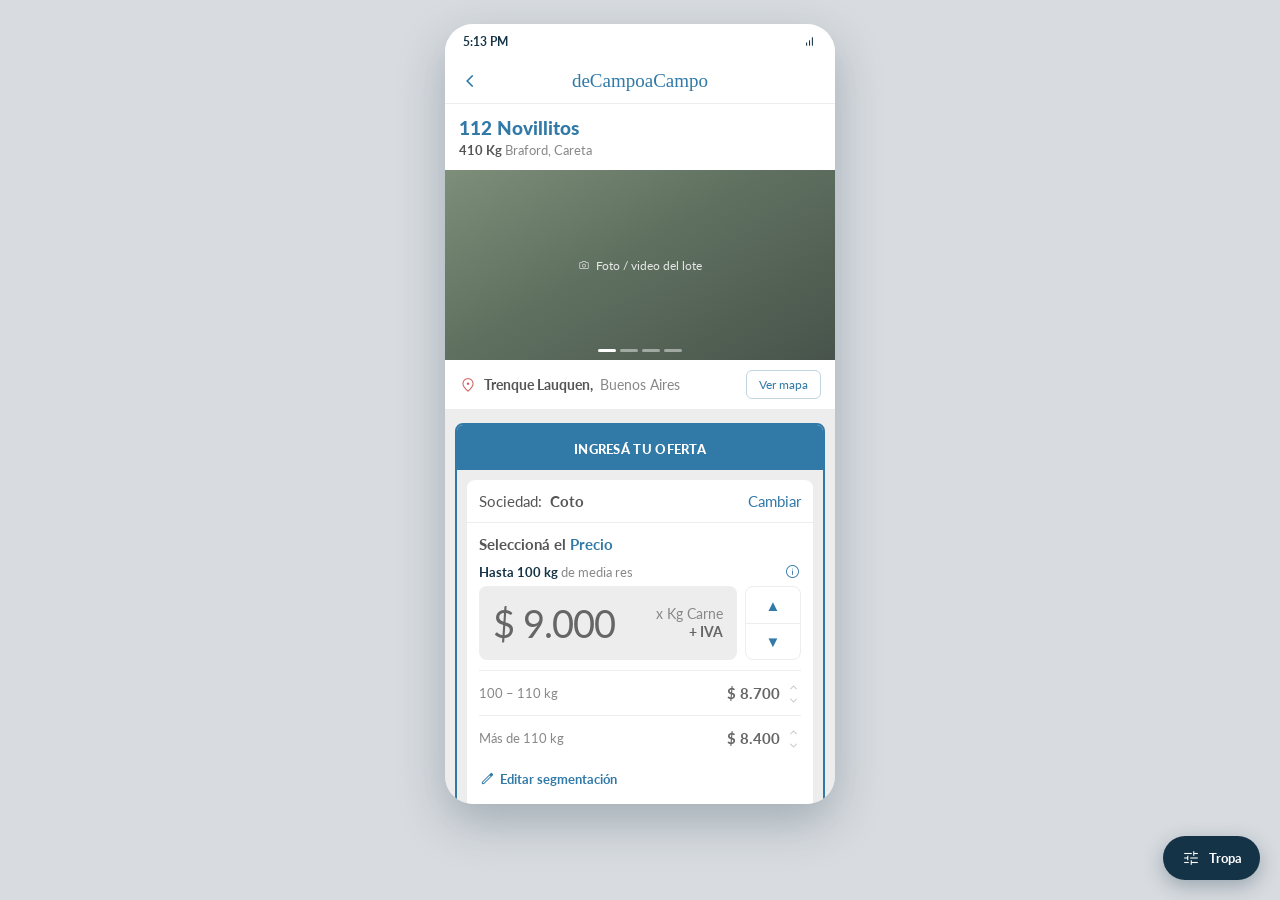
==== compradora/segmentacion-ofertas-faena-app.html @ 0da5093f "Agrego protos de segmentacion oferta faena" ====
<!DOCTYPE html>
<html lang="es">
<head>
<meta charset="utf-8"/>
<meta name="viewport" content="width=device-width,initial-scale=1"/>
<title>Segmentación de Ofertas Faena — Prototipo App</title>
<link rel="preconnect" href="https://fonts.googleapis.com">
<link rel="preconnect" href="https://fonts.gstatic.com" crossorigin>
<link href="https://fonts.googleapis.com/css2?family=Lato:wght@400;700;900&display=swap" rel="stylesheet">
<link href="https://fonts.googleapis.com/css2?family=Material+Symbols+Outlined:opsz,wght,FILL,GRAD@20..48,300,0,0" rel="stylesheet">
<style>
/* ════════════════════════════════════════════════════════════════
   Estructura y estilos calcados del Figma "Respuestas de Ofertas"
   → flujo Confirmar Oferta (Mobile Legacy), relevado 09/09/2026.
   Tokens de color según 04_templates/04_assets/design-system/Design_dCaC.md
   (los valores muestreados del video vienen corridos por la compresión).
   ════════════════════════════════════════════════════════════════ */
:root{
  --brand:#3179A7; --brand-dark:#235677; --brand-light:#EAF2F6; --brand-mid:#BFD5E4;
  --ink:#153346;
  --bg-page:#EDEDED; --bg-l1:#FFFFFF; --bg-l2:#F8F8F8;
  --border-tertiary:#EDEDED; --border-secondary:#C0C0C0;
  --c-primary:#555555; --c-secondary:#666666; --c-tertiary:#888888; --c-disabled:#C0C0C0;
  --green:#55A32A; --green-dark:#48901F; --positive:#54A22B; --positive-bg:#EEF6EA;
  --warning:#B29B0E; --warning-border:#E7E0B4; --warning-text:#4B4106;
  --negative:#D25859; --negative-border:#F8CECE; --negative-text:#612929;
  --info-bg:#F4F8FA; --pin:#D25859;
  --r-sm:8px; --r-xs:4px; --r-btn:6px;
}
*{box-sizing:border-box}
body{margin:0;background:#D8DCE0;font-family:Lato,sans-serif;color:var(--c-primary);display:flex;justify-content:center;padding:24px 0 40px;-webkit-font-smoothing:antialiased}
.ms{font-family:'Material Symbols Outlined';font-weight:300;font-style:normal;line-height:1;vertical-align:middle;user-select:none;display:inline-block;width:1em;overflow:hidden;white-space:nowrap}
.hidden{display:none!important}

.phone{width:390px;background:var(--bg-page);border-radius:28px;overflow:hidden;box-shadow:0 18px 48px rgba(21,51,70,.28);position:relative}
.status{height:34px;background:var(--bg-l1);display:flex;align-items:center;justify-content:space-between;padding:0 18px;font-size:12px;font-weight:700;color:var(--ink)}
.topbar{height:46px;background:var(--bg-l1);display:flex;align-items:center;padding:0 12px;border-bottom:1px solid var(--border-tertiary)}
.topbar .back{font-size:26px;color:var(--brand)}
.topbar .wm{flex:1;text-align:center;font-family:Georgia,'Times New Roman',serif;font-size:19px;color:var(--brand);margin-right:26px}
.scroll{height:700px;overflow-y:auto;background:var(--bg-page)}
.scroll>*{flex:0 0 auto}
.scroll::-webkit-scrollbar{width:0}

/* ── Cabecera del lote ── */
.lote-head{background:var(--bg-l1);padding:12px 14px}
.lote-title{font-size:19px;font-weight:900;color:var(--brand);line-height:24px}
.lote-sub{font-size:13px;color:var(--c-tertiary);margin-top:2px}
.lote-sub b{color:var(--c-primary);font-weight:700}
.media{height:190px;background:linear-gradient(150deg,#7d8f79,#5f7060 45%,#48544b);display:flex;align-items:center;justify-content:center;position:relative}
.media .lbl{color:rgba(255,255,255,.85);font-size:12px;display:flex;align-items:center;gap:6px}
.media .bars{position:absolute;bottom:8px;left:0;right:0;display:flex;justify-content:center;gap:4px}
.media .bars i{width:18px;height:3px;border-radius:2px;background:rgba(255,255,255,.45)}
.media .bars i.on{background:#fff}
.geo{background:var(--bg-l1);display:flex;align-items:center;gap:7px;padding:10px 14px;font-size:14px;color:var(--c-primary)}
.geo .ms{font-size:18px;color:var(--pin)}
.geo b{font-weight:700}
.geo .muted{color:var(--c-tertiary)}
.btn-out{margin-left:auto;border:1px solid var(--brand-mid);border-radius:var(--r-btn);color:var(--brand);font-size:12px;padding:6px 12px;background:var(--bg-l1);cursor:pointer;font-family:Lato}

/* ── Panel de oferta ── */
.offer{margin:14px 10px 0;border:2px solid var(--brand);border-radius:var(--r-sm);background:var(--bg-page)}
.offer-head{background:var(--brand);padding:13px 12px;text-align:center;border-radius:6px 6px 0 0}
.offer-head span{font-size:13px;font-weight:900;color:#fff;text-transform:uppercase;letter-spacing:.3px}
.offer-body{padding:10px;display:flex;flex-direction:column;gap:10px}
.pcard{background:var(--bg-l1);border-radius:var(--r-sm);padding:12px}
.prow{display:flex;align-items:center;gap:8px;font-size:15px;color:var(--c-primary)}
.prow b{font-weight:700}
.prow .link{margin-left:auto;color:var(--brand);font-size:15px;cursor:pointer}
.hr{height:1px;background:var(--border-tertiary);margin:12px -12px}
.sel-label{font-size:15px;font-weight:700;color:var(--c-primary);margin-bottom:10px}
.sel-label em{font-style:normal;color:var(--brand)}
.sec-title{font-size:15px;font-weight:700;color:var(--brand)}

/* Control de precio (calcado del Figma) */
.price-ctl{display:flex;gap:8px;align-items:stretch}
.price-box{flex:1;background:var(--bg-page);border-radius:var(--r-sm);padding:10px 14px;display:flex;align-items:center;gap:10px;min-height:74px}
.price-big{font-size:38px;line-height:46px;font-weight:400;color:var(--c-secondary);white-space:nowrap;letter-spacing:-1px}
.price-suffix{font-size:14px;line-height:18px;color:var(--c-tertiary);margin-left:auto;text-align:right;white-space:nowrap}
.price-suffix b{display:block;color:var(--c-secondary);font-weight:700}
.stepbox{width:56px;border:1px solid var(--border-tertiary);border-radius:var(--r-sm);display:flex;flex-direction:column;background:var(--bg-l1)}
.stepbox span{flex:1;display:flex;align-items:center;justify-content:center;color:var(--brand);font-size:15px;cursor:pointer;user-select:none}
.stepbox span:first-child{border-bottom:1px solid var(--border-tertiary)}
.stepbox span:hover{background:var(--brand-light)}

/* Segmentos secundarios */
.seg-list{margin-top:10px;border-top:1px solid var(--border-tertiary)}
.seg-row{display:flex;align-items:center;justify-content:space-between;gap:10px;padding:9px 0;border-bottom:1px solid var(--border-tertiary)}
.seg-row:last-child{border-bottom:none}
.seg-row .range{font-size:13px;color:var(--c-tertiary)}
.seg-row .price{font-size:15px;font-weight:700;color:var(--c-secondary)}
.price-wrap{display:flex;align-items:center;gap:6px}
.steppers-sm{display:flex;flex-direction:column;color:var(--c-disabled)}
.steppers-sm .ms{font-size:15px;height:13px;cursor:pointer}
.steppers-sm .ms:hover{color:var(--brand)}

/* Rango del segmento principal + hint */
.range-line{display:flex;align-items:center;gap:6px;margin-bottom:6px;position:relative}
.range-line .range{font-size:13px;font-weight:700;color:var(--ink)}
.range-line .range .est{font-weight:400;color:var(--c-tertiary)}
.hint{margin-left:auto;display:inline-flex;align-items:center;cursor:help}
.hint>.ms{font-size:17px;color:var(--brand)}
.hint .bubble{position:absolute;left:0;right:0;top:calc(100% + 6px);background:var(--ink);color:#E7F0F6;font-size:11px;line-height:16px;font-weight:400;padding:10px 12px;border-radius:var(--r-sm);box-shadow:0 8px 24px rgba(21,51,70,.28);opacity:0;visibility:hidden;transition:opacity .12s;z-index:20}
.hint .bubble b{color:#fff}
.hint .bubble::before{content:'';position:absolute;right:6px;top:-5px;width:10px;height:10px;background:var(--ink);transform:rotate(45deg)}
.hint:hover .bubble,.hint.on .bubble{opacity:1;visibility:visible}

/* Selector de categoría (tropas mixtas de mismo eje) */
.tabs{display:flex;background:var(--bg-page);border-radius:var(--r-sm);padding:4px;gap:2px;margin-bottom:10px}
.tab{flex:1;text-align:center;padding:7px 0;border-radius:var(--r-xs);font-size:12px;font-weight:700;color:var(--c-tertiary);cursor:pointer;white-space:nowrap;overflow:hidden}
.tab.active{background:var(--brand-light);color:var(--brand-dark)}

.edit-link{display:inline-flex;align-items:center;gap:4px;color:var(--brand);font-size:13px;font-weight:700;cursor:pointer;margin-top:10px}
.edit-link .ms{font-size:17px}

/* Chips de plazo */
.chips{display:grid;grid-template-columns:repeat(5,1fr);gap:5px}
.chip{border:1px solid var(--border-tertiary);border-radius:var(--r-sm);padding:8px 0 7px;text-align:center;cursor:pointer;min-height:56px;display:flex;flex-direction:column;align-items:center;justify-content:center;gap:5px}
.chip .ms{font-size:22px;color:var(--c-disabled)}
.chip .cl{font-size:10px;color:var(--c-disabled);line-height:12px}
.chip.selected{border-color:var(--brand);background:var(--bg-l1)}
.chip.selected .ms,.chip.selected .cl{color:var(--brand)}

/* Flete */
.flete{display:grid;grid-template-columns:1fr 1fr;gap:8px}
.fl{border:1px solid var(--border-tertiary);border-radius:var(--r-sm);padding:11px 6px;display:flex;align-items:center;justify-content:center;gap:6px;font-size:12px;color:var(--c-disabled);cursor:pointer;white-space:nowrap}
.fl .ms{font-size:19px}
.fl.selected{border-color:var(--brand);color:var(--brand);font-weight:700}
.flete-geo{display:flex;align-items:center;gap:6px;margin-top:10px;font-size:13px;color:var(--c-secondary)}
.flete-geo .ms{font-size:16px;color:var(--pin)}

/* Gastos y restricciones */
.big-pct{font-size:26px;font-weight:900;color:var(--c-secondary);margin-top:6px}
.big-pct small{font-size:15px;font-weight:400}
.stats3{display:grid;grid-template-columns:repeat(3,1fr);margin-top:10px}
.st{display:flex;align-items:baseline;gap:6px;justify-content:center;position:relative}
.st+.st::before{content:'';position:absolute;left:0;top:2px;bottom:2px;width:1px;background:var(--border-tertiary)}
.st .n{font-size:22px;font-weight:900;color:var(--c-secondary)}
.st .u{font-size:11px;line-height:13px;color:var(--c-disabled)}
.pesada{display:flex;justify-content:space-between;gap:10px;margin-top:10px;padding-top:9px;border-top:1px solid var(--border-tertiary);font-size:12px;color:var(--c-tertiary)}
.pesada b{color:var(--c-secondary)}

.add-link{color:var(--brand);font-size:14px;cursor:pointer;padding:2px 2px 0}
.btn-send{background:var(--green);color:#fff;border:none;border-radius:var(--r-btn);font-family:Lato;font-size:19px;font-weight:700;height:52px;width:100%;cursor:pointer}
.btn-send:hover{background:var(--green-dark)}
.estimador{background:var(--bg-l1);border-radius:var(--r-sm);padding:13px;display:flex;align-items:center;justify-content:center;gap:8px;color:var(--brand);font-size:16px;font-weight:700;cursor:pointer}
.estimador .ms{font-size:20px}
.chev{width:44px;height:26px;background:var(--bg-l1);border-radius:0 0 var(--r-sm) var(--r-sm);margin:0 auto;display:flex;align-items:center;justify-content:center;color:var(--brand)}

/* Bloques bajo el panel */
.blk{margin:16px 10px 0}
.blk-title{font-size:17px;color:var(--c-secondary);margin-bottom:10px}
.op{display:flex;align-items:center;gap:10px;padding:0 4px}
.op .pic{width:46px;height:46px;border-radius:999px;background:var(--brand-mid);flex-shrink:0}
.op .n{font-size:15px;color:var(--c-secondary);flex:1;white-space:nowrap}
.op .a{display:flex;align-items:center;gap:5px;font-size:13px;font-weight:700;cursor:pointer;white-space:nowrap}
.op .a.tel{color:var(--brand)}
.op .a.wa{color:var(--green)}
.op .a .ms{font-size:20px}
.card{background:var(--bg-l1);border-radius:var(--r-sm);padding:14px}
.card-h{display:flex;align-items:center;gap:10px;padding-bottom:12px;border-bottom:1px solid var(--border-tertiary)}
.card-h .t{font-size:16px;color:var(--brand);white-space:nowrap}
.pill{margin-left:auto;border:1px solid var(--brand-mid);border-radius:var(--r-btn);color:var(--brand);font-size:12px;font-weight:700;padding:7px 10px;display:flex;align-items:center;gap:6px;cursor:pointer;background:var(--bg-l1);white-space:nowrap}
.pill .ms{font-size:17px}
.tri{display:grid;grid-template-columns:repeat(3,1fr);padding:12px 0}
.tri .c{text-align:center;position:relative}
.tri .c+.c::before{content:'';position:absolute;left:0;top:0;bottom:0;width:1px;background:var(--border-tertiary)}
.tri .k{font-size:13px;color:var(--c-tertiary)}
.tri .v{font-size:22px;font-weight:900;color:var(--brand);margin:3px 0 1px}
.tri .v.g{color:var(--positive)}
.tri .s{font-size:11px;color:var(--brand)}
.tri .s.g{color:var(--positive)}
.tri .ck{font-size:26px;color:var(--brand)}
.nutri{display:flex;justify-content:space-between;gap:10px;padding-top:12px;border-top:1px solid var(--border-tertiary);font-size:13px;color:var(--c-tertiary)}
.nutri .l b{display:block;color:var(--brand);font-size:14px;margin-top:2px}
.nutri .r{text-align:right}
.nutri .r b{color:var(--c-primary)}
.nutri .tags{margin-top:3px;color:var(--c-disabled);font-size:12px;display:flex;gap:10px;justify-content:flex-end}
.quad{display:grid;grid-template-columns:repeat(4,1fr);padding-top:12px;gap:2px}
.quad .c{position:relative;padding:0 6px}
.quad .c+.c::before{content:'';position:absolute;left:0;top:2px;bottom:2px;width:1px;background:var(--border-tertiary)}
.quad .k{font-size:12px;color:var(--c-tertiary)}
.quad .v{font-size:15px;font-weight:900;color:var(--c-primary);margin-top:2px;line-height:19px}
.quad .s{font-size:11px;color:var(--c-tertiary)}
.vend{display:flex;align-items:center;gap:12px;padding:4px}
.vend .av{font-size:38px;color:var(--c-disabled)}
.vend .c{flex:1;position:relative;padding-left:12px}
.vend .c+.c::before{content:'';position:absolute;left:0;top:2px;bottom:2px;width:1px;background:var(--border-tertiary)}
.vend .v{font-size:19px;font-weight:900;color:var(--c-primary)}
.vend .k{font-size:13px;color:var(--c-secondary)}
.vend .s{font-size:12px;color:var(--c-tertiary)}
.prot{display:flex;gap:12px;align-items:flex-start;padding:4px}
.prot .ic{width:34px;height:34px;border-radius:999px;background:var(--positive-bg);color:var(--positive);display:flex;align-items:center;justify-content:center;flex-shrink:0}
.prot .tx{font-size:12px;line-height:17px;color:var(--c-tertiary)}
.footnav{display:grid;grid-template-columns:1fr 1fr;gap:10px;margin:16px 10px 24px}
.footnav div{border:1px solid var(--brand-mid);border-radius:var(--r-btn);background:var(--bg-l1);color:var(--brand);font-size:13px;padding:10px 0;text-align:center;cursor:pointer}

/* Alertas */
.alert{display:flex;gap:8px;border-radius:var(--r-sm);padding:10px 12px;border:1px solid}
.alert .ms{font-size:18px;flex-shrink:0;margin-top:1px}
.alert-title{font-size:12px;font-weight:700;line-height:16px}
.alert-body{font-size:11px;line-height:16px;margin-top:2px}
.alert.info{background:var(--info-bg);border-color:var(--brand-mid);color:var(--ink)}
.alert.info .ms{color:var(--brand)}
.alert.warn{background:#FDFCF9;border-color:var(--warning-border);color:var(--warning-text)}
.alert.warn .ms{color:var(--warning)}

/* Oferta baja */
.baja-banner{background:var(--negative);color:#fff;border-radius:var(--r-sm) var(--r-sm) 0 0;padding:10px 12px;display:flex;align-items:center;gap:6px}
.baja-banner .t{font-size:12px;font-weight:900;text-transform:uppercase}
.baja-body{border:1px solid var(--negative-border);border-top:none;border-radius:0 0 var(--r-sm) var(--r-sm);padding:14px 12px;background:#FEF7F7}
.tip{display:flex;gap:8px;background:#fff;border:1px solid var(--warning-border);border-radius:var(--r-sm);padding:10px;font-size:12px;line-height:17px;color:var(--warning-text);margin-top:10px}
.tip .ms{color:var(--warning);font-size:18px;flex-shrink:0}
.rd{background:#fff;border:1px solid var(--border-tertiary);border-radius:var(--r-sm);margin-top:12px}
.rd .seg-row{padding:9px 12px;border-bottom:1px solid var(--border-tertiary)}
.rd .seg-row:last-child{border-bottom:none}
.hist{background:var(--bg-l1);border-radius:var(--r-sm);padding:14px 12px}
.hist-h{font-size:12px;font-weight:900;color:var(--c-tertiary);text-transform:uppercase;letter-spacing:.5px;margin-bottom:8px}
.hist-row{display:flex;justify-content:space-between;font-size:13px;padding:4px 0}
.hist-row .v{font-weight:700;color:var(--c-primary)}
/* ── Respuesta del hub: Oferta Baja / Oferta Competitiva ──
   Copys y estructura según feedback de negocio del 09/09/2026:
   baja sin fecha y sin importe sugerido; competitiva con la prioridad
   fusionada con la fecha en el título y el stepper resuelto como texto. */
.resp{border-radius:var(--r-sm);overflow:hidden;border:2px solid}
.resp.baja{border-color:#9B3A3B}
.resp.comp{border-color:#3C731F}
.resp-head{padding:12px;text-align:center}
.resp.baja .resp-head{background:#9B3A3B}
.resp.comp .resp-head{background:#3C731F}
.resp-head span{color:#fff;font-weight:900;text-transform:uppercase;letter-spacing:.4px}
.resp-body{background:var(--bg-l1);padding:16px}
.resp-h{text-align:center;font-weight:700;color:var(--c-primary)}
.resp-h b{font-weight:900}
.resp.baja .resp-h b{color:#9B3A3B}
.resp.comp .resp-h b{color:#3C731F}
.resp-h .mut{font-weight:400;color:var(--c-tertiary)}
.resp-p{text-align:center;color:var(--c-tertiary);margin-top:8px}
.resp-p b{color:var(--c-secondary);font-weight:700}
.resp-div{height:1px;background:var(--border-tertiary);margin:16px 0}
.resp-k{font-size:13px;color:var(--c-tertiary);margin-bottom:6px}
.resp-meta{margin-top:14px}
.resp-meta .r{display:flex;justify-content:space-between;gap:12px;padding:7px 0;border-bottom:1px solid var(--border-tertiary);font-size:13px;color:var(--c-tertiary)}
.resp-meta .r:last-child{border-bottom:none}
.resp-meta .r b{color:var(--c-primary);font-weight:700;text-align:right}

/* Bottom sheets */
.sheet-ov{position:absolute;inset:0;background:rgba(21,51,70,.45);display:none;align-items:flex-end;z-index:50}
.sheet-ov.open{display:flex}
.sheet{background:var(--bg-l1);border-radius:16px 16px 0 0;width:100%;max-height:84%;overflow:auto;padding:8px 16px 20px}
.grabber{width:40px;height:4px;border-radius:999px;background:var(--border-secondary);margin:6px auto 12px}
.sheet-title{font-size:17px;font-weight:900;color:var(--ink)}
.sheet-sub{font-size:12px;line-height:17px;color:var(--c-tertiary);margin-top:2px;margin-bottom:12px}
.edit-hdr{display:grid;grid-template-columns:1fr 76px 76px 18px;gap:6px;padding-bottom:6px;border-bottom:1px solid var(--border-tertiary)}
.edit-hdr span{font-size:9px;font-weight:700;text-transform:uppercase;letter-spacing:.3px;color:var(--c-tertiary);text-align:right}
.edit-hdr span:first-child{text-align:left}
.edit-row{display:flex;align-items:center;justify-content:space-between;gap:10px;padding:10px 0;border-bottom:1px solid var(--border-tertiary)}
.edit-row.multi{display:grid;grid-template-columns:1fr 76px 76px 18px;gap:6px;align-items:center}
.edit-row .rf{font-size:12px;color:var(--c-secondary)}
.range-input{font-family:Lato;font-size:12px;width:52px;padding:6px;border:1px solid var(--border-tertiary);border-radius:var(--r-xs)}
.range-input.wide{width:80px}
.price-input{font-family:Lato;font-size:13px;font-weight:700;width:76px;padding:6px;border:1px solid var(--border-tertiary);border-radius:var(--r-xs);text-align:right}
.edit-price{display:flex;align-items:center;gap:8px}
.edit-price .del{font-size:17px;color:var(--c-disabled);cursor:pointer}
.add-seg{display:inline-flex;align-items:center;gap:6px;color:var(--brand);font-size:12px;font-weight:700;cursor:pointer;padding-top:12px}
.add-seg .ms{font-size:17px}
.sheet-foot{display:flex;gap:8px;margin-top:16px}
.btn{border:none;border-radius:var(--r-btn);font-family:Lato;font-size:14px;font-weight:700;height:42px;width:100%;cursor:pointer}
.btn-primary{background:var(--brand);color:#fff}
.btn-green{background:var(--green);color:#fff}
.btn-ghost{background:transparent;color:var(--brand);border:1px solid var(--brand-mid)}
.modal-row{display:flex;justify-content:space-between;gap:12px;padding:9px 0;border-bottom:1px solid var(--border-tertiary)}
.modal-row:last-child{border-bottom:none}
.modal-row .k{font-size:12px;color:var(--c-tertiary)}
.modal-row .v{font-size:12px;font-weight:700;color:var(--c-primary);text-align:right}
.seg-hdr{display:grid;grid-template-columns:1fr 76px 76px;gap:6px;padding:6px 12px;background:var(--bg-l2);border-bottom:1px solid var(--border-tertiary);border-radius:var(--r-sm) var(--r-sm) 0 0}
.seg-hdr span{font-size:9px;font-weight:700;text-transform:uppercase;letter-spacing:.3px;color:var(--c-tertiary);text-align:right}
.seg-hdr span:first-child{text-align:left}
.rd .seg-row.multi{display:grid;grid-template-columns:1fr 76px 76px;gap:6px;align-items:center}
.rd .seg-row.multi .cell{text-align:right}
.ok-icon{width:52px;height:52px;border-radius:999px;background:var(--positive-bg);color:var(--positive);display:flex;align-items:center;justify-content:center;margin:0 auto 10px}
.ok-icon .ms{font-size:30px}

/* Widget de tropas */
.cw{position:fixed;right:20px;bottom:20px;z-index:200}
.cw-fab{background:var(--ink);color:#fff;border-radius:999px;padding:12px 18px;display:flex;align-items:center;gap:8px;font-size:13px;font-weight:700;cursor:pointer;box-shadow:0 6px 20px rgba(21,51,70,.32)}
.cw-fab .ms{font-size:20px}
.cw-panel{display:none;background:var(--ink);border-radius:12px;padding:8px;margin-bottom:8px;width:308px;max-height:76vh;overflow:auto;box-shadow:0 10px 32px rgba(21,51,70,.36)}
.cw.open .cw-panel{display:block}
.cw-t{color:#8FB4CC;font-size:10px;font-weight:700;text-transform:uppercase;letter-spacing:.5px;padding:10px 10px 6px}
.cw-item{color:#DCE8F0;font-size:13px;line-height:18px;padding:9px 10px;border-radius:var(--r-sm);cursor:pointer;display:flex;gap:8px;align-items:flex-start}
.cw-item:hover{background:rgba(255,255,255,.08)}
.cw-item.active{background:var(--brand);color:#fff;font-weight:700}
.cw-item .ms{font-size:18px;opacity:.7;margin-top:1px}
.cw-item small{display:block;font-size:11px;font-weight:400;opacity:.75;margin-top:1px}
.cw-sep{height:1px;background:rgba(255,255,255,.1);margin:8px 6px}
</style>
</head>
<body>

<div class="phone">
  <div class="status"><span>5:13 PM</span><span class="ms" style="font-size:15px">signal_cellular_alt</span></div>
  <div class="topbar"><span class="ms back">chevron_left</span><span class="wm">deCampoaCampo</span></div>

  <div class="scroll" id="scroll">

    <!-- Cabecera del lote -->
    <div class="lote-head">
      <div class="lote-title" id="l-title"></div>
      <div class="lote-sub" id="l-sub"></div>
    </div>
    <div class="media"><div class="lbl"><span class="ms">photo_camera</span>Foto / video del lote</div>
      <div class="bars"><i class="on"></i><i></i><i></i><i></i></div></div>
    <div class="geo"><span class="ms">location_on</span><b id="l-ubic"></b><span class="muted" id="l-prov"></span>
      <button class="btn-out">Ver mapa</button></div>

    <!-- Oferta baja -->
    <!-- Respuesta del hub -->
    <div id="blk-resp" class="hidden" style="margin:14px 10px 0">
      <div class="resp" id="resp-card">
        <div class="resp-head"><span id="resp-title" style="font-size:13px"></span></div>
        <div class="resp-body" style="padding:14px 12px">
          <div class="resp-h" id="resp-h" style="font-size:15px;line-height:21px"></div>
          <div class="resp-p" id="resp-p" style="font-size:13px;line-height:19px"></div>
          <div class="resp-div"></div>
          <div class="resp-k">Precio ofertado</div>
          <div class="rd" id="seg-resp" style="margin-top:0"></div>
          <div class="resp-meta" id="resp-meta"></div>
          <div id="resp-cta" style="margin-top:14px"></div>
        </div>
      </div>
    </div>

    <!-- ═══ PANEL DE OFERTA (calcado del Figma) ═══ -->
    <div class="offer" id="blk-offer">
      <div class="offer-head"><span>Ingresá tu oferta</span></div>
      <div class="offer-body">

        <div id="f-aviso"></div>

        <!-- Sociedad + Precio -->
        <div class="pcard">
          <div class="prow">Sociedad: <b id="f-soc-name"></b><span class="link" onclick="openSheet('ov-soc')">Cambiar</span></div>
          <div class="hr"></div>
          <div class="sel-label">Seleccioná el <em>Precio</em></div>

          <div class="tabs hidden" id="f-tabs"></div>

          <!-- segmento principal -->
          <div id="f-principal"></div>
          <!-- segmentos secundarios -->
          <div class="seg-list" id="f-table"></div>
          <span class="edit-link hidden" id="f-edit" onclick="openEdit()"><span class="ms">edit</span>Editar segmentación</span>
          <div id="f-nota" style="margin-top:10px"></div>
        </div>

        <!-- Plazo -->
        <div class="pcard">
          <div class="sel-label">Seleccioná el <em>Plazo</em></div>
          <div class="chips" id="f-chips">
            <div class="chip selected" onclick="pickPlazo(this,'Contado')"><span class="ms">paid</span><span class="cl">Contado</span></div>
            <div class="chip" onclick="pickPlazo(this,'30 días')"><span class="ms">calendar_month</span><span class="cl">30 días</span></div>
            <div class="chip" onclick="pickPlazo(this,'30 y 60')"><span class="ms">calendar_month</span><span class="cl">30 y 60</span></div>
            <div class="chip" onclick="pickPlazo(this,'60 días')"><span class="ms">calendar_month</span><span class="cl">60 días</span></div>
            <div class="chip" onclick="pickPlazo(this,'Otro')"><span class="ms">more_horiz</span><span class="cl">Otro</span></div>
          </div>
        </div>

        <!-- Flete -->
        <div class="pcard">
          <div class="sel-label">Seleccioná el <em>Flete</em></div>
          <div class="flete">
            <div class="fl selected" onclick="pickFlete(this)"><span class="ms">local_shipping</span>a Retirar en Origen</div>
            <div class="fl" onclick="pickFlete(this)"><span class="ms">local_shipping</span>Puesto en Destino</div>
          </div>
          <div class="flete-geo"><span class="ms">location_on</span><span id="f-geo"></span></div>
        </div>

        <!-- Gastos comerciales -->
        <div class="pcard">
          <div class="sec-title">Gastos Comerciales</div>
          <div class="big-pct">3<small>%</small></div>
        </div>

        <!-- Restricciones -->
        <div class="pcard">
          <div class="sec-title">Restricciones y Procedimiento de Pesada</div>
          <div class="stats3">
            <div class="st"><span class="n">5</span><span class="u">Tabla de<br>$ / Kg</span></div>
            <div class="st"><span class="n" id="r-desde">360</span><span class="u">Desde<br>Kg</span></div>
            <div class="st"><span class="n" id="r-tope">370</span><span class="u">Tope<br>Kg</span></div>
          </div>
          <div class="pesada"><span>Balanza: <b>SR arriba del camion (20Km)</b></span><span>Desbaste:<b>4%</b></span></div>
        </div>

        <span class="add-link">+ Agregar aclaración</span>

        <button class="btn-send" onclick="openConfirm()">Enviar Oferta</button>

        <div>
          <div class="estimador"><span class="ms">calculate</span>Estimador de Costos</div>
          <div class="chev"><span class="ms">expand_more</span></div>
        </div>
      </div>
    </div>

    <!-- Operador -->
    <div class="blk">
      <div class="blk-title">Consulte al Operador</div>
      <div class="op"><span class="pic"></span><span class="n">Ramona Wyman</span>
        <span class="a tel"><span class="ms">call</span>Llamar</span>
        <span class="a wa"><span class="ms">chat</span>WhatsApp</span></div>
    </div>

    <!-- Informe de la tropa -->
    <div class="blk"><div class="card">
      <div class="card-h"><span class="t">Informe de la tropa</span><span class="pill"><span class="ms">share</span>Compartir</span></div>
      <div class="tri">
        <div class="c"><div class="k">Edad</div><div class="v">18</div><div class="s">meses</div></div>
        <div class="c"><div class="k">Calidad</div><div class="v g">8,5</div><div class="s g">sobre 10 pts</div></div>
        <div class="c"><div class="k">Ma. Líquida</div><div class="ck ms">check</div></div>
      </div>
      <div class="nutri">
        <div class="l">Tto. Nutricional<b>Praderas y/o Verdeos</b></div>
        <div class="r">Zona <b>Limpia</b><div class="tags"><span>✕ Garrapata</span><span>✕ Mio-Mio</span></div></div>
      </div>
    </div></div>

    <!-- Informe de revisación -->
    <div class="blk"><div class="card">
      <div class="card-h"><span class="t">Informe de Revisación</span><span class="pill">Segmentación de Tropa</span></div>
      <div class="quad">
        <div class="c"><div class="k">Est. Corporal</div><div class="v">4</div><div class="s">sobre 5 pts</div></div>
        <div class="c"><div class="k">Descarte</div><div class="v">0</div><div class="s">animales</div></div>
        <div class="c"><div class="k">Sanidad</div><div class="v">Muy buena</div></div>
        <div class="c"><div class="k">Uniformidad</div><div class="v">Parejo</div><div class="s">350 Kgs aprox</div></div>
      </div>
    </div></div>

    <!-- Vendedor -->
    <div class="blk">
      <div class="blk-title">Información del Vendedor</div>
      <div class="vend">
        <span class="ms av">account_circle</span>
        <div class="c"><div class="v">100</div><div class="k">Cabezas</div><div class="s">comercializadas</div></div>
        <div class="c"><div class="v">3</div><div class="k">Operaciones</div><div class="s">concretadas</div></div>
        <div class="c"><div class="v">1</div><div class="k">año</div><div class="s">operando</div></div>
      </div>
    </div>

    <!-- Compra protegida -->
    <div class="blk">
      <div class="blk-title">Compra Protegida</div>
      <div class="prot"><span class="ic"><span class="ms">lock</span></span>
        <span class="tx">Pedro Genta y CIA S.A audita esta operación, a su vez liquida y es responsable en el cumplimiento entre partes.</span></div>
    </div>

    <div class="footnav"><div>‹ Volver al listado</div><div>^ Volver al principio</div></div>

  </div><!-- /scroll -->

  <!-- Sheets -->
  <div class="sheet-ov" id="ov-soc"><div class="sheet">
    <div class="grabber"></div><div class="sheet-title">Sociedad operadora</div>
    <div class="sheet-sub">Elegí con qué sociedad querés ofertar.</div>
    <div id="soc-list"></div>
  </div></div>

  <div class="sheet-ov" id="ov-edit"><div class="sheet">
    <div class="grabber"></div><div class="sheet-title">Editar segmentación</div>
    <div class="sheet-sub" id="edit-sub"></div><div id="edit-body"></div>
    <div class="sheet-foot"><button class="btn btn-ghost" onclick="closeSheet('ov-edit')">Cancelar</button>
      <button class="btn btn-primary" onclick="saveEdit()">Guardar</button></div>
  </div></div>

  <div class="sheet-ov" id="ov-confirm"><div class="sheet">
    <div class="grabber"></div><div class="sheet-title" style="margin-bottom:10px">Confirmá tu oferta</div>
    <div id="confirm-body"></div>
    <div class="sheet-foot"><button class="btn btn-ghost" onclick="closeSheet('ov-confirm')">Modificar</button>
      <button class="btn btn-green" onclick="closeSheet('ov-confirm');openSheet('ov-ok')">Confirmar</button></div>
  </div></div>

  <div class="sheet-ov" id="ov-ok"><div class="sheet" style="text-align:center;padding-bottom:24px">
    <div class="grabber"></div><div class="ok-icon"><span class="ms">check</span></div>
    <div class="sheet-title">Oferta enviada</div>
    <div class="sheet-sub">Tu oferta nos importa. Enviarla no constituye un compromiso de compra.</div>
    <button class="btn btn-green" onclick="closeSheet('ov-ok')">Entendido</button>
  </div></div>
</div>

<div class="cw" id="cw">
  <div class="cw-panel">
    <div class="cw-t">Tipo de tropa</div>
    <div id="cw-tropas"></div>
    <div class="cw-sep"></div>
    <div class="cw-t">Estado de la oferta</div>
    <div class="cw-item active" data-e="ofertar" onclick="setEstado('ofertar')"><span class="ms">edit_note</span><div>Ofertar<small>Formulario de carga</small></div></div>
    <div class="cw-item" data-e="competitiva" onclick="setEstado('competitiva')"><span class="ms">verified</span><div>Respuesta: Oferta Competitiva<small>Prioridad + fecha en el título</small></div></div>
    <div class="cw-item" data-e="baja" onclick="setEstado('baja')"><span class="ms">error</span><div>Respuesta: Oferta Baja<small>Sin fecha ni importe sugerido</small></div></div>
  </div>
  <div class="cw-fab" onclick="document.getElementById('cw').classList.toggle('open')"><span class="ms">tune</span>Tropa</div>
</div>

<script>
/* Granularidad: sociedad × destino × grupo de categorías × segmento.
   destino = consumo | exportacion (no es categoría). eje = kilaje | tipificacion.
   Cada tropa se oferta con 3 sociedades: dos con historial y una sin historial. */
function principalIndex(destino, eje, n){
  if(eje === 'tipificacion') return Math.floor((n-1)/2);   // supuesto del proto (P2)
  if(destino === 'exportacion') return Math.floor((n-1)/2); // pico de la campana
  return 0;                                                 // consumo: primer segmento
}
const SIN_HISTORIAL = 'Frigorífico del Sur S.A.';

const TROPAS = {
  consumo: {
    nombre:'Consumo', hint:'Cursor en el segmento de mayor precio',
    lote:{cab:112, cat:'Novillitos', kg:410, raza:'Braford', term:'Careta',
      ubic:'Trenque Lauquen', prov:'Buenos Aires', desde:400, tope:420},
    plazo:'Contado',
    sociedades:{
      'Coto':{destino:'consumo', eje:'kilaje', grupo:['Novillito','Vaquillona'], segmentos:[
        {max:100, price:9000},{min:100,max:110, price:8700},{min:110, price:8400}]},
      'Matarife Pichinini':{destino:'consumo', eje:'kilaje', grupo:['Novillito','Vaquillona','Ternero'], segmentos:[
        {max:95, price:9150},{min:95, price:8800}]},
      [SIN_HISTORIAL]:{sinHistorial:true, precio:9000}
    }
  },
  expo: {
    nombre:'Exportación', hint:'Cursor en el segmento del medio',
    lote:{cab:96, cat:'Novillos', kg:470, raza:'Mestizo', term:'Careta',
      ubic:'Rafaela', prov:'Santa Fe', desde:460, tope:480},
    plazo:'30 días',
    sociedades:{
      'Swift':{destino:'exportacion', eje:'kilaje', grupo:['Novillo','MEJ'], segmentos:[
        {max:120, price:8050},{min:120,max:190, price:8300},{min:190, price:8100}]},
      'Los Nogales S.A.':{destino:'exportacion', eje:'kilaje', grupo:['Novillo'], segmentos:[
        {max:110, price:7950},{min:110,max:140, price:8200},{min:140,max:190, price:8350},
        {min:190,max:220, price:8250},{min:220, price:8050}]},
      [SIN_HISTORIAL]:{sinHistorial:true, precio:8300}
    }
  },
  vaca: {
    nombre:'Vacas', hint:'Tipificación + grasa · P2 abierto',
    lote:{cab:84, cat:'Vacas Gordas', kg:480, raza:'Mestizo', term:'Careta',
      ubic:'Esperanza', prov:'Santa Fe', desde:470, tope:495},
    plazo:'30 días',
    sociedades:{
      'Carroll-Rippin':{destino:'consumo', eje:'tipificacion', grupo:['Vaca Gorda','Vaca Manufactura'], segmentos:[
        {label:'B1', price:7550},{label:'C1', price:7200},{label:'C2', price:6900}]},
      'Coto':{destino:'consumo', eje:'tipificacion', grupo:['Vaca Gorda'], segmentos:[
        {label:'B1', price:7600},{label:'B2', price:7450},{label:'C1', price:7200},
        {label:'C2', price:6950},{label:'C3', price:6700}]},
      [SIN_HISTORIAL]:{sinHistorial:true, precio:7200}
    }
  },
  mixtaConsumo: {
    nombre:'Mixta consumo · 2 categorías', hint:'Novillito + Vaquillona · selector de categoría',
    lote:{cab:128, cat:'Novillitos y Vaquillonas', kg:395, raza:'Mestizo', term:'Careta',
      ubic:'Alejandro Roca', prov:'Córdoba', desde:385, tope:405},
    plazo:'Contado', referencia:'Novillito',
    aviso:{tipo:'info', t:'Tropa con dos categorías',
      b:'Los rangos de kilaje son los mismos para las dos categorías. Cargá el precio de cada una alternando con el selector. El operador definió <b>Novillito</b> como categoría de referencia.'},
    sociedades:{
      'Coto':{destino:'consumo', eje:'kilaje', grupo:['Novillito','Vaquillona'], cols:['Novillito','Vaquillona'], segmentos:[
        {max:100, prices:[8950,8750]},{min:100,max:110, prices:[8650,8450]},{min:110, prices:[8350,8150]}]},
      'Matarife Pichinini':{destino:'consumo', eje:'kilaje', grupo:['Novillito','Vaquillona'], cols:['Novillito','Vaquillona'], segmentos:[
        {max:95, prices:[9100,8900]},{min:95, prices:[8750,8550]}]},
      [SIN_HISTORIAL]:{sinHistorial:true, precio:8900}
    }
  },
  mixtaExpo: {
    nombre:'Mixta exportación · 2 categorías', hint:'Novillo + MEJ · selector de categoría',
    lote:{cab:104, cat:'Novillos y MEJ', kg:460, raza:'Mestizo', term:'Careta',
      ubic:'Rafaela', prov:'Santa Fe', desde:450, tope:475},
    plazo:'30 días', referencia:'Novillo',
    aviso:{tipo:'info', t:'Tropa con dos categorías',
      b:'Los rangos de kilaje son los mismos para las dos categorías. Cargá el precio de cada una alternando con el selector. El operador definió <b>Novillo</b> como categoría de referencia.'},
    sociedades:{
      'Swift':{destino:'exportacion', eje:'kilaje', grupo:['Novillo','MEJ'], cols:['Novillo','MEJ'], segmentos:[
        {max:120, prices:[7980,7830]},{min:120,max:190, prices:[8230,8080]},{min:190, prices:[8030,7880]}]},
      'Los Nogales S.A.':{destino:'exportacion', eje:'kilaje', grupo:['Novillo','MEJ'], cols:['Novillo','MEJ'], segmentos:[
        {max:110, prices:[7880,7730]},{min:110,max:140, prices:[8130,7980]},{min:140,max:190, prices:[8280,8130]},
        {min:190,max:220, prices:[8180,8030]},{min:220, prices:[7980,7830]}]},
      [SIN_HISTORIAL]:{sinHistorial:true, precio:8230}
    }
  },
  mixtaVaca: {
    nombre:'Mixta vaca + vaquillona', hint:'Solo segmentación de vaca',
    lote:{cab:140, cat:'Vacas y Vaquillonas', kg:450, raza:'Mestizo', term:'Careta',
      ubic:'Concordia', prov:'Entre Ríos', desde:440, tope:465},
    plazo:'Contado', referencia:'Vaca',
    aviso:{tipo:'warn', t:'Tropa con dos categorías',
      b:'Vaca y vaquillona no segmentan por el mismo criterio. El operador definió <b>Vaca</b> como categoría de referencia: ofertá la segmentación de vaca y aclará abajo tu precio para la vaquillona.'},
    sociedades:{
      'Carroll-Rippin':{destino:'consumo', eje:'tipificacion', grupo:['Vaca Gorda','Vaca Manufactura'], segmentos:[
        {label:'B1', price:7500},{label:'C1', price:7150},{label:'C2', price:6850}]},
      'Coto':{destino:'consumo', eje:'tipificacion', grupo:['Vaca Gorda'], segmentos:[
        {label:'B1', price:7550},{label:'B2', price:7400},{label:'C1', price:7150},
        {label:'C2', price:6900},{label:'C3', price:6650}]},
      [SIN_HISTORIAL]:{sinHistorial:true, precio:7150}
    }
  }
};

const PLAZO_F = {'Contado':1.03,'30 días':1.00,'30 y 60':0.985,'60 días':0.965,'Otro':0.95};
let TROPA='consumo', ESTADO='ofertar', ST=null, UNICO=0, COL=0;
const $ = id => document.getElementById(id);
const fmt = n => '$ ' + Number(n).toLocaleString('es-AR');
const nCols = () => (ST && ST.cols) ? ST.cols.length : 1;
const pv  = (seg,c) => seg.prices ? seg.prices[c] : seg.price;
const setPv = (seg,c,v) => { if(seg.prices) seg.prices[c] = v; else seg.price = v; };
function rangeLabel(seg, eje){
  if(eje === 'tipificacion') return 'Tipificación ' + seg.label;
  if(seg.min == null) return 'Hasta ' + seg.max + ' kg';
  if(seg.max == null) return 'Más de ' + seg.min + ' kg';
  return seg.min + ' – ' + seg.max + ' kg';
}

function renderWidget(){
  $('cw-tropas').innerHTML = Object.entries(TROPAS).map(([k,t])=>
    `<div class="cw-item${k===TROPA?' active':''}" data-t="${k}" onclick="setTropa('${k}')">
      <span class="ms">${t.sociedades[Object.keys(t.sociedades)[0]].destino==='exportacion'?'public':'restaurant'}</span>
      <div>${t.nombre}<small>${t.hint}</small></div></div>`).join('');
  document.querySelectorAll('.cw-item[data-e]').forEach(el=> el.classList.toggle('active', el.dataset.e===ESTADO));
}

function renderLote(){
  const L = TROPAS[TROPA].lote;
  $('l-title').textContent = `${L.cab} ${L.cat}`;
  $('l-sub').innerHTML = `<b>${L.kg} Kg</b> ${L.raza}, ${L.term}`;
  $('l-ubic').textContent = L.ubic + ',';
  $('l-prov').textContent = L.prov;
  $('f-geo').textContent = `${L.ubic}, ${L.prov}`;
  $('r-desde').textContent = L.desde;
  $('r-tope').textContent = L.tope;
}

function initTropa(){
  const T = TROPAS[TROPA];
  $('f-aviso').innerHTML = T.aviso
    ? `<div class="alert ${T.aviso.tipo}"><span class="ms">info</span><div><div class="alert-title">${T.aviso.t}</div><div class="alert-body">${T.aviso.b}</div></div></div>` : '';
  $('f-aviso').classList.toggle('hidden', !T.aviso);
  [...$('f-chips').children].forEach(c=> c.classList.toggle('selected', c.querySelector('.cl').textContent === T.plazo));
  const socs = Object.keys(T.sociedades);
  $('soc-list').innerHTML = socs.map(s=>
    `<div class="modal-row" style="cursor:pointer" onclick="switchSoc('${s.replace(/'/g,"\\'")}');closeSheet('ov-soc')">
      <div class="k" style="font-size:14px;color:var(--c-primary)">${s}</div>
      <div class="v">${T.sociedades[s].sinHistorial?'Sin segmentación':'Segmentada'}</div></div>`).join('');
  loadSoc(socs[0], T.plazo);
}

function loadSoc(soc, plazo){
  COL = 0;
  const d = JSON.parse(JSON.stringify(TROPAS[TROPA].sociedades[soc]));
  if(d.sinHistorial){ ST = {sociedad:soc, plazo:plazo, sinHistorial:true}; UNICO = d.precio; }
  else { ST = {sociedad:soc, plazo:plazo, ...d}; ST.principal = principalIndex(d.destino, d.eje, d.segmentos.length); }
  renderPanel();
}
function switchSoc(soc){
  const base = TROPAS[TROPA].plazo;              // los precios del catálogo están a este plazo
  const plazo = ST ? ST.plazo : base;
  loadSoc(soc, base);
  const r = (PLAZO_F[plazo]||1)/(PLAZO_F[base]||1);
  if(ST.sinHistorial) UNICO = Math.round(UNICO*r/5)*5;
  else ST.segmentos.forEach(s=> s.prices ? s.prices.forEach((p,i)=> s.prices[i]=Math.round(p*r/5)*5) : s.price = Math.round(s.price*r/5)*5);
  ST.plazo = plazo; renderPanel();
}
function pickPlazo(el, label){
  [...el.parentElement.children].forEach(c=>c.classList.remove('selected'));
  el.classList.add('selected');
  if(!ST) return;
  const r = (PLAZO_F[label]||1)/(PLAZO_F[ST.plazo]||1);
  if(ST.sinHistorial) UNICO = Math.round(UNICO*r/5)*5;
  else ST.segmentos.forEach(s=> s.prices ? s.prices.forEach((p,i)=> s.prices[i]=Math.round(p*r/5)*5) : s.price = Math.round(s.price*r/5)*5);
  ST.plazo = label; renderPanel();
}
function pickFlete(el){ [...el.parentElement.children].forEach(c=>c.classList.remove('selected')); el.classList.add('selected'); }

function hintText(){
  const T = TROPAS[TROPA];
  const eje = ST.eje==='tipificacion' ? 'tipificación y grasa' : 'kilaje de la media res';
  let t = `<b>${ST.sociedad}</b> segmenta ${ST.grupo.join(' y ')} por ${eje}, en ${ST.segmentos.length} tramos.`;
  if(nCols() > 1) t += ` Los rangos son los mismos para las dos categorías; cambiá de categoría con el selector para cargar el precio de cada una.`;
  if(T.referencia) t += ` El operador definió <b>${T.referencia}</b> como categoría de referencia.`;
  t += ' Todos los valores son editables.';
  return t;
}

/* Control de precio del Figma: caja gris + caja de steppers al costado */
function priceControl(label, valor, onUp, onDown){
  return `<div class="range-line">
      <span class="range">${label}</span>
      ${ST.sinHistorial?'':`<span class="hint" onclick="this.classList.toggle('on')"><span class="ms">info</span><span class="bubble">${hintText()}</span></span>`}
    </div>
    <div class="price-ctl">
      <div class="price-box"><span class="price-big">${fmt(valor)}</span>
        <span class="price-suffix">x Kg Carne<b>+ IVA</b></span></div>
      <div class="stepbox"><span onclick="${onUp}">▲</span><span onclick="${onDown}">▼</span></div>
    </div>`;
}

function renderPanel(){
  $('f-soc-name').textContent = ST.sociedad;

  if(ST.sinHistorial){
    $('f-tabs').classList.add('hidden');
    $('f-principal').innerHTML = priceControl('Precio único', UNICO, 'stepUnico(25)', 'stepUnico(-25)');
    $('f-table').innerHTML = '';
    $('f-edit').classList.add('hidden');
    $('f-nota').innerHTML = `<div class="alert info"><span class="ms">info</span><div><div class="alert-body">
      Todavía no tenemos tu segmentación cargada para esta categoría. Ofertá un precio único y avisale al operador si querés diferenciar por kilaje.</div></div></div>`;
    renderRespuesta(); return;
  }

  const multi = nCols() > 1;
  $('f-tabs').innerHTML = multi
    ? ST.cols.map((c,i)=>`<div class="tab${i===COL?' active':''}" onclick="setCol(${i})">${c}</div>`).join('') : '';
  $('f-tabs').classList.toggle('hidden', !multi);

  const seg = ST.segmentos[ST.principal];
  const est = ST.eje==='kilaje' ? ' <span class="est">de media res</span>' : '';
  $('f-principal').innerHTML = priceControl(rangeLabel(seg,ST.eje)+est, pv(seg,COL), 'stepAll(COL,25)', 'stepAll(COL,-25)');

  $('f-table').innerHTML = ST.segmentos.map((s,i)=> i===ST.principal ? '' :
    `<div class="seg-row"><span class="range">${rangeLabel(s,ST.eje)}</span>
      <div class="price-wrap"><span class="price">${fmt(pv(s,COL))}</span>
        <span class="steppers-sm"><span class="ms" onclick="stepOne(${i},COL,10)">keyboard_arrow_up</span>
        <span class="ms" onclick="stepOne(${i},COL,-10)">keyboard_arrow_down</span></span></div></div>`).join('');
  $('f-edit').classList.remove('hidden');
  $('f-nota').innerHTML = '';
  renderRespuesta();
}
function setCol(i){ COL = i; renderPanel(); }

/* El cursor principal mueve toda su columna preservando el delta entre segmentos.
   El delta lo precarga y mantiene negocio (Enzo); nunca se calcula. */
function stepAll(c,d){ ST.segmentos.forEach(s=> setPv(s,c, pv(s,c)+d)); renderPanel(); }
function stepOne(i,c,d){ const s = ST.segmentos[i]; setPv(s,c, pv(s,c)+d); renderPanel(); }
function stepUnico(d){ UNICO += d; renderPanel(); }
function editPrice(i,c,v){ setPv(ST.segmentos[i], c, +v); }

function openEdit(){
  if(!ST || ST.sinHistorial) return;
  $('edit-sub').textContent = `${ST.sociedad} · ${ST.destino==='exportacion'?'Exportación':'Consumo'} · ${ST.grupo.join(' · ')}`;
  renderEdit(); openSheet('ov-edit');
}
function renderEdit(){
  const multi = nCols() > 1;
  const hdr = multi ? `<div class="edit-hdr"><span>Segmento</span>${ST.cols.map(c=>`<span>${c}</span>`).join('')}<span></span></div>` : '';
  const rows = ST.segmentos.map((seg,i)=>{
    let rf;
    if(ST.eje==='tipificacion') rf = `<input class="range-input wide" value="${seg.label}" oninput="ST.segmentos[${i}].label=this.value"/>`;
    else if(seg.min==null) rf = `Hasta <input type="number" class="range-input" value="${seg.max}" oninput="ST.segmentos[${i}].max=+this.value"/> kg`;
    else if(seg.max==null) rf = `Más de <input type="number" class="range-input" value="${seg.min}" oninput="ST.segmentos[${i}].min=+this.value"/> kg`;
    else rf = `<input type="number" class="range-input" value="${seg.min}" oninput="ST.segmentos[${i}].min=+this.value"/> – <input type="number" class="range-input" value="${seg.max}" oninput="ST.segmentos[${i}].max=+this.value"/> kg`;
    const del = ST.segmentos.length>1 ? `<span class="ms del" onclick="delSeg(${i})">delete</span>` : '<span></span>';
    const inputs = (multi ? ST.cols : ['x']).map((c,ci)=>
      `<input type="number" class="price-input" value="${pv(seg,ci)}" oninput="editPrice(${i},${ci},this.value)"/>`).join('');
    if(multi) return `<div class="edit-row multi"><span class="rf">${rf}</span>${inputs}${del}</div>`;
    return `<div class="edit-row"><span class="rf">${rf}</span><div class="edit-price">${inputs}${del}</div></div>`;
  }).join('');
  $('edit-body').innerHTML = hdr + rows + `<span class="add-seg" onclick="addSeg()"><span class="ms">add_circle</span>Agregar segmento</span>`;
}
function addSeg(){
  const multi = nCols() > 1;
  const last = ST.segmentos.at(-1);
  const nuevo = multi ? {prices: last.prices.map(p=>p-300)} : {price: last.price-300};
  if(ST.eje==='tipificacion'){
    nuevo.label = 'Nueva';
    if(multi) nuevo.prices = last.prices.map(p=>p-200); else nuevo.price = last.price-200;
  } else if(last.max == null){ const b = last.min + 20; last.max = b; nuevo.min = b; }
  else nuevo.min = last.max;
  ST.segmentos.push(nuevo); renderEdit();
}
function delSeg(i){
  if(ST.segmentos.length<=1) return;
  ST.segmentos.splice(i,1);
  ST.principal = principalIndex(ST.destino, ST.eje, ST.segmentos.length);
  renderEdit();
}
function saveEdit(){ renderPanel(); closeSheet('ov-edit'); }

function tablaResumen(){
  const multi = nCols() > 1;
  const hdr = multi ? `<div class="seg-hdr"><span>Segmento</span>${ST.cols.map(c=>`<span>${c}</span>`).join('')}</div>` : '';
  return hdr + ST.segmentos.map((s,i)=>{
    const p = i===ST.principal;
    const label = `<span class="range"${p?' style="font-weight:700;color:var(--ink)"':''}>${rangeLabel(s,ST.eje)}${p?' · principal':''}</span>`;
    if(multi) return `<div class="seg-row multi">${label}${ST.cols.map((c,ci)=>`<span class="cell price">${fmt(pv(s,ci))}</span>`).join('')}</div>`;
    return `<div class="seg-row">${label}<span class="price">${fmt(pv(s,0))}</span></div>`;
  }).join('');
}

function openConfirm(){
  const T = TROPAS[TROPA]; let body='';
  if(ST.sinHistorial){
    body += `<div class="modal-row"><div class="k">Precio</div><div class="v">${fmt(UNICO)} x Kg Carne + IVA</div></div>`;
  } else {
    body += `<div style="margin-bottom:10px"><div class="k" style="font-size:12px;color:var(--c-tertiary);margin-bottom:6px">Segmentación · ${ST.grupo.join(' · ')}</div><div class="rd" style="margin-top:0">${tablaResumen()}</div></div>`;
  }
  if(T.referencia) body += `<div class="modal-row"><div class="k">Categoría de referencia</div><div class="v">${T.referencia}</div></div>`;
  body += `<div class="modal-row"><div class="k">Sociedad</div><div class="v">${ST.sociedad}</div></div>`;
  body += `<div class="modal-row"><div class="k">Plazo</div><div class="v">${ST.plazo}</div></div>`;
  body += `<div class="modal-row"><div class="k">Flete</div><div class="v">${document.querySelector('.fl.selected').textContent.trim()}</div></div>`;
  $('confirm-body').innerHTML = body; openSheet('ov-confirm');
}
function openSheet(id){ $(id).classList.add('open'); }
function closeSheet(id){ $(id).classList.remove('open'); }
document.querySelectorAll('.sheet-ov').forEach(o=> o.addEventListener('click', e=>{ if(e.target===o) o.classList.remove('open'); }));

/* ── Respuesta del hub ──
   Copys y estructura según feedback de negocio del 09/09/2026:
   · Baja: sin fecha, sin importe sugerido y sin el tip de cuánto subir.
   · Competitiva: la prioridad se fusiona con la fecha en el título, y el
     stepper de 3 pasos se resuelve como texto corrido. */
const RESP = {
  competitiva: {
    cls:'comp', titulo:'Oferta competitiva',
    h:'Sos <b>prioridad 2</b> desde el 21/09/2026 <span class="mut">(hace 3 días)</span>',
    p:'Tu oferta ya fue recibida y estamos acordando la venta con el productor. Si acepta, vas a poder ejecutar la <b>Compra Inmediata</b> de este lote.',
    cta:null
  },
  baja: {
    cls:'baja', titulo:'Oferta baja',
    h:'Tu oferta no es competitiva',
    p:'Hay ofertas superiores. Ingresá una nueva oferta si querés entrar en el corte para entrar en las compras inmediatas.',
    cta:'Ingresar una nueva oferta'
  }
};

function renderRespuesta(){
  if(ESTADO === 'ofertar' || !ST) return;
  const R = RESP[ESTADO];
  $('resp-card').className = 'resp ' + R.cls;
  $('resp-title').textContent = R.titulo;
  $('resp-h').innerHTML = R.h;
  $('resp-p').innerHTML = R.p;
  $('seg-resp').innerHTML = ST.sinHistorial
    ? `<div class="seg-row"><span class="range">Precio único</span><span class="price">${fmt(UNICO)}</span></div>`
    : tablaResumen();
  const meta = [['Plazo', ST.plazo], ['Flete', 'A retirar en Origen'], ['Gastos Comerciales', '3%']];
  meta.push(['Sociedad', ST.sociedad]);   // en app la sociedad va dentro del bloque, como en el Figma
  $('resp-meta').innerHTML = meta.map(([k,v])=>`<div class="r"><span>${k}</span><b>${v}</b></div>`).join('');
  $('resp-cta').innerHTML = R.cta
    ? `<button class="btn btn-primary" onclick="setEstado('ofertar')">${R.cta}</button>` : '';
}

function setTropa(k){
  TROPA = k;
  document.querySelectorAll('.sheet-ov').forEach(o=>o.classList.remove('open'));
  renderWidget(); renderLote(); initTropa();
  $('cw').classList.remove('open'); $('scroll').scrollTop = 0;
}
function setEstado(e){
  ESTADO = e;
  document.querySelectorAll('.sheet-ov').forEach(o=>o.classList.remove('open'));
  $('blk-resp').classList.toggle('hidden', e==='ofertar');
  $('blk-offer').classList.toggle('hidden', e!=='ofertar');
  renderWidget(); renderRespuesta();
  $('cw').classList.remove('open'); $('scroll').scrollTop = 0;
}

renderWidget(); renderLote(); initTropa(); setEstado('ofertar');
</script>
</body>
</html>
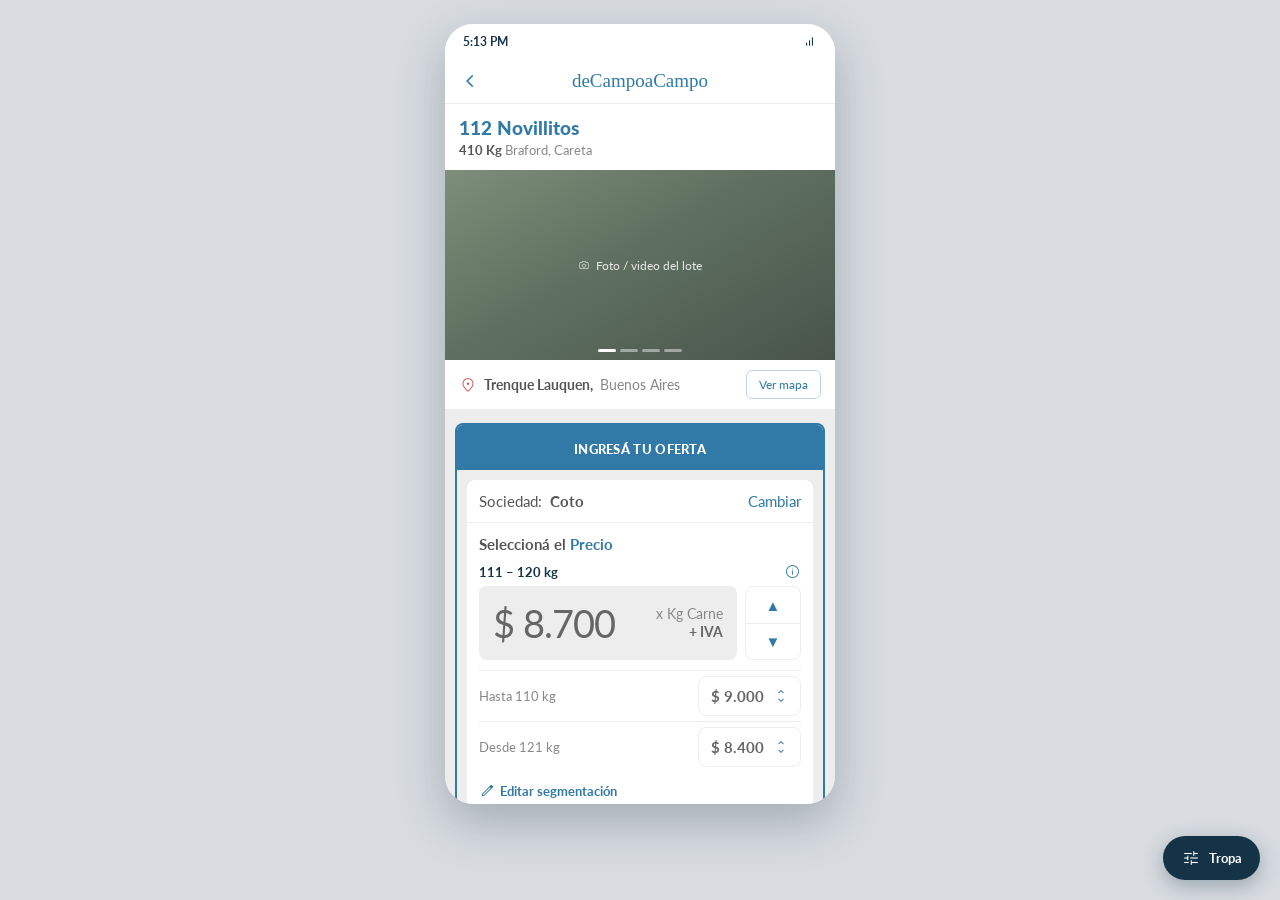
==== commit b301c6d2: "Actualizo protos de segmentacion de ofertas" ====
--- a/compradora/segmentacion-ofertas-faena-app.html
+++ b/compradora/segmentacion-ofertas-faena-app.html
@@ -72,7 +72,18 @@
 .sec-title{font-size:15px;font-weight:700;color:var(--brand)}
 
 /* Control de precio (calcado del Figma) */
+/* Fila principal: rango, precio y steppers en UNA sola fila (feedback 15/09). */
 .price-ctl{display:flex;gap:8px;align-items:stretch}
+.price-big{letter-spacing:-.5px}
+
+/* Rueda de valores tipo iOS: los steppers chiquitos son inclickeables con el
+   dedo, así que al tocar el precio se abre este selector, que mueve de a $10 (PASO). */
+.wheel{position:relative;height:210px;overflow:hidden;margin:4px 0 8px}
+.wheel-scroll{height:210px;overflow-y:auto;scroll-snap-type:y mandatory;padding:84px 0;text-align:center}
+.wheel-scroll::-webkit-scrollbar{width:0}
+.wheel-scroll div{height:42px;line-height:42px;scroll-snap-align:center;font-size:22px;color:var(--c-disabled)}
+.wheel-scroll div.on{font-size:28px;font-weight:900;color:var(--brand)}
+.wheel-mask{position:absolute;left:0;right:0;top:84px;height:42px;border-top:1px solid var(--border-tertiary);border-bottom:1px solid var(--border-tertiary);pointer-events:none}
 .price-box{flex:1;background:var(--bg-page);border-radius:var(--r-sm);padding:10px 14px;display:flex;align-items:center;gap:10px;min-height:74px}
 .price-big{font-size:38px;line-height:46px;font-weight:400;color:var(--c-secondary);white-space:nowrap;letter-spacing:-1px}
 .price-suffix{font-size:14px;line-height:18px;color:var(--c-tertiary);margin-left:auto;text-align:right;white-space:nowrap}
@@ -84,14 +95,20 @@
 
 /* Segmentos secundarios */
 .seg-list{margin-top:10px;border-top:1px solid var(--border-tertiary)}
-.seg-row{display:flex;align-items:center;justify-content:space-between;gap:10px;padding:9px 0;border-bottom:1px solid var(--border-tertiary)}
+.seg-row{display:flex;align-items:center;justify-content:space-between;gap:10px;padding:5px 0;border-bottom:1px solid var(--border-tertiary)}
+.rd .seg-row{padding:9px 12px}
 .seg-row:last-child{border-bottom:none}
 .seg-row .range{font-size:13px;color:var(--c-tertiary)}
 .seg-row .price{font-size:15px;font-weight:700;color:var(--c-secondary)}
-.price-wrap{display:flex;align-items:center;gap:6px}
-.steppers-sm{display:flex;flex-direction:column;color:var(--c-disabled)}
-.steppers-sm .ms{font-size:15px;height:13px;cursor:pointer}
-.steppers-sm .ms:hover{color:var(--brand)}
+/* Precio secundario: las flechitas de 13px eran inclickeables con el dedo
+   (mismo problema que ya había resuelto la rueda para el precio principal).
+   Se van, y el precio pasa a ser un botón con borde y chevron doble: se lee
+   como "esto se toca y abre un selector", con un área de 40px de alto, y
+   queda del mismo color de marca que el stepbox del precio principal. */
+.price-btn{display:inline-flex;align-items:center;gap:8px;height:40px;padding:0 10px 0 12px;border:1px solid var(--border-tertiary);border-radius:var(--r-sm);background:var(--bg-l1);cursor:pointer;font-family:Lato}
+.price-btn .pv{font-size:15px;font-weight:700;color:var(--c-secondary)}
+.price-btn .ms{font-size:18px;color:var(--brand)}
+.price-btn:active{background:var(--brand-light);border-color:var(--brand)}
 
 /* Rango del segmento principal + hint */
 .range-line{display:flex;align-items:center;gap:6px;margin-bottom:6px;position:relative}
@@ -113,9 +130,9 @@
 .edit-link .ms{font-size:17px}
 
 /* Chips de plazo */
-.chips{display:grid;grid-template-columns:repeat(5,1fr);gap:5px}
+.chips{display:grid;grid-template-columns:repeat(4,1fr);gap:5px}
 .chip{border:1px solid var(--border-tertiary);border-radius:var(--r-sm);padding:8px 0 7px;text-align:center;cursor:pointer;min-height:56px;display:flex;flex-direction:column;align-items:center;justify-content:center;gap:5px}
-.chip .ms{font-size:22px;color:var(--c-disabled)}
+.chip .ms{font-size:22px;color:var(--c-disabled);display:block;width:1em;margin:0 auto}
 .chip .cl{font-size:10px;color:var(--c-disabled);line-height:12px}
 .chip.selected{border-color:var(--brand);background:var(--bg-l1)}
 .chip.selected .ms,.chip.selected .cl{color:var(--brand)}
@@ -228,7 +245,15 @@
 .resp.baja .resp-head{background:#9B3A3B}
 .resp.comp .resp-head{background:#3C731F}
 .resp-head span{color:#fff;font-weight:900;text-transform:uppercase;letter-spacing:.4px}
-.resp-body{background:var(--bg-l1);padding:16px}
+.resp-body{--rp-y:16px;--rp-x:16px;background:var(--bg-l1);padding:var(--rp-y) var(--rp-x)}
+/* La barra de prioridad va a sangre: pegada a los bordes izquierdo, derecho y
+   superior de .resp-body. Se logra con márgenes negativos del tamaño exacto
+   del padding del padre, que por eso vive en --rp-x / --rp-y. */
+.resp-badge{display:flex;align-items:center;justify-content:center;gap:8px;background:#E4F1DA;color:#2F5C18;padding:12px;margin:calc(var(--rp-y) * -1) calc(var(--rp-x) * -1) 14px;border-bottom:1px solid #CFE3C0}
+.resp-badge .ms{font-size:21px}
+.resp-badge span:last-child{font-size:14px;font-weight:700}
+.resp-badge b{font-weight:900}
+.resp-fecha{text-align:center;font-style:italic;color:var(--c-tertiary);font-size:13px;margin-bottom:10px}
 .resp-h{text-align:center;font-weight:700;color:var(--c-primary)}
 .resp-h b{font-weight:900}
 .resp.baja .resp-h b{color:#9B3A3B}
@@ -256,6 +281,8 @@
 .edit-row{display:flex;align-items:center;justify-content:space-between;gap:10px;padding:10px 0;border-bottom:1px solid var(--border-tertiary)}
 .edit-row.multi{display:grid;grid-template-columns:1fr 76px 76px 18px;gap:6px;align-items:center}
 .edit-row .rf{font-size:12px;color:var(--c-secondary)}
+.edit-nota{font-size:12px;line-height:17px;color:var(--c-tertiary);background:var(--bg-secondary);border-radius:var(--r-xs);padding:9px 11px;margin-bottom:12px}
+.edit-nota b{color:var(--c-secondary);font-weight:700}
 .range-input{font-family:Lato;font-size:12px;width:52px;padding:6px;border:1px solid var(--border-tertiary);border-radius:var(--r-xs)}
 .range-input.wide{width:80px}
 .price-input{font-family:Lato;font-size:13px;font-weight:700;width:76px;padding:6px;border:1px solid var(--border-tertiary);border-radius:var(--r-xs);text-align:right}
@@ -293,6 +320,11 @@
 .cw-item .ms{font-size:18px;opacity:.7;margin-top:1px}
 .cw-item small{display:block;font-size:11px;font-weight:400;opacity:.75;margin-top:1px}
 .cw-sep{height:1px;background:rgba(255,255,255,.1);margin:8px 6px}
+.cw-rinde{display:flex;align-items:center;gap:10px;padding:2px 10px 4px}
+.cw-rinde input{flex:1;accent-color:#8FB4CC;height:4px}
+.cw-rv{color:#fff;font-size:13px;font-weight:700;min-width:50px;text-align:right}
+.cw-media{color:#8FB4CC;font-size:11px;line-height:15px;padding:0 10px 8px}
+.cw-media b{color:#fff}
 </style>
 </head>
 <body>
@@ -318,7 +350,9 @@
     <div id="blk-resp" class="hidden" style="margin:14px 10px 0">
       <div class="resp" id="resp-card">
         <div class="resp-head"><span id="resp-title" style="font-size:13px"></span></div>
-        <div class="resp-body" style="padding:14px 12px">
+        <div class="resp-body" style="--rp-y:14px;--rp-x:12px">
+          <div class="resp-badge" id="resp-badge" style="font-size:13px"></div>
+          <div class="resp-fecha" id="resp-fecha" style="font-size:12px"></div>
           <div class="resp-h" id="resp-h" style="font-size:15px;line-height:21px"></div>
           <div class="resp-p" id="resp-p" style="font-size:13px;line-height:19px"></div>
           <div class="resp-div"></div>
@@ -361,8 +395,7 @@
             <div class="chip" onclick="pickPlazo(this,'30 días')"><span class="ms">calendar_month</span><span class="cl">30 días</span></div>
             <div class="chip" onclick="pickPlazo(this,'30 y 60')"><span class="ms">calendar_month</span><span class="cl">30 y 60</span></div>
             <div class="chip" onclick="pickPlazo(this,'60 días')"><span class="ms">calendar_month</span><span class="cl">60 días</span></div>
-            <div class="chip" onclick="pickPlazo(this,'Otro')"><span class="ms">more_horiz</span><span class="cl">Otro</span></div>
-          </div>
+                      </div>
         </div>
 
         <!-- Flete -->
@@ -465,6 +498,15 @@
     <div id="soc-list"></div>
   </div></div>
 
+  <div class="sheet-ov" id="ov-wheel"><div class="sheet">
+    <div class="grabber"></div>
+    <div class="sheet-title" id="wheel-title"></div>
+    <div class="sheet-sub">Deslizá para elegir. Salto de $25.</div>
+    <div class="wheel"><div class="wheel-scroll" id="wheel-scroll" onscroll="marcarWheel()"></div><div class="wheel-mask"></div></div>
+    <div class="sheet-foot"><button class="btn btn-ghost" onclick="closeSheet('ov-wheel')">Cancelar</button>
+      <button class="btn btn-primary" onclick="aplicarWheel()">Listo</button></div>
+  </div></div>
+
   <div class="sheet-ov" id="ov-edit"><div class="sheet">
     <div class="grabber"></div><div class="sheet-title">Editar segmentación</div>
     <div class="sheet-sub" id="edit-sub"></div><div id="edit-body"></div>
@@ -492,23 +534,44 @@
     <div class="cw-t">Tipo de tropa</div>
     <div id="cw-tropas"></div>
     <div class="cw-sep"></div>
+    <div class="cw-t">Rinde estimado</div>
+    <div class="cw-rinde">
+      <input type="range" id="cw-rinde" min="46" max="66" step="0.5" value="56" oninput="setRinde(this.value)">
+      <span class="cw-rv" id="cw-rinde-v">56.0%</span>
+    </div>
+    <div class="cw-media" id="cw-media"></div>
+    <div class="cw-sep"></div>
     <div class="cw-t">Estado de la oferta</div>
     <div class="cw-item active" data-e="ofertar" onclick="setEstado('ofertar')"><span class="ms">edit_note</span><div>Ofertar<small>Formulario de carga</small></div></div>
-    <div class="cw-item" data-e="competitiva" onclick="setEstado('competitiva')"><span class="ms">verified</span><div>Respuesta: Oferta Competitiva<small>Prioridad + fecha en el título</small></div></div>
-    <div class="cw-item" data-e="baja" onclick="setEstado('baja')"><span class="ms">error</span><div>Respuesta: Oferta Baja<small>Sin fecha ni importe sugerido</small></div></div>
+    <div class="cw-item" data-e="competitiva" onclick="setEstado('competitiva')"><span class="ms">verified</span><div>Respuesta: Oferta Competitiva<small>Barra de prioridad + fecha</small></div></div>
+    <div class="cw-item" data-e="baja" onclick="setEstado('baja')"><span class="ms">error</span><div>Respuesta: Oferta Baja<small>Sin importe sugerido</small></div></div>
   </div>
   <div class="cw-fab" onclick="document.getElementById('cw').classList.toggle('open')"><span class="ms">tune</span>Tropa</div>
 </div>
 
 <script>
-/* Granularidad: sociedad × destino × grupo de categorías × segmento.
-   destino = consumo | exportacion (no es categoría). eje = kilaje | tipificacion.
-   Cada tropa se oferta con 3 sociedades: dos con historial y una sin historial. */
-function principalIndex(destino, eje, n){
-  if(eje === 'tipificacion') return Math.floor((n-1)/2);   // supuesto del proto (P2)
-  if(destino === 'exportacion') return Math.floor((n-1)/2); // pico de la campana
-  return 0;                                                 // consumo: primer segmento
-}
+/* ════════════════════════════════════════════════════════════════
+   Posición del cursor — regla del 15/09/2026
+   El cursor y el precio de publicación van al segmento **donde cae la
+   tropa**, tanto en consumo como en exportación. Así el precio de
+   publicación es uno solo aunque a cada sociedad le caiga en un tramo
+   distinto de su propia escalera.
+   La media res estimada sale del peso vivo por un rinde genérico teórico.
+   En vaca no hay kilaje: el cursor va a la **mejor tipificación**.
+   ════════════════════════════════════════════════════════════════ */
+let RINDE_TEORICO = 0.56;   /* rinde estimado de la tropa. Editable desde el picker: mover el
+                              rinde mueve la media res estimada y, con ella, el segmento donde
+                              cae el cursor. Es la variable que en producción viene del comprador. */
+const mediaEstimada = kgVivo => Math.round(kgVivo * RINDE_TEORICO / 2);
+
+function segmentoPrincipal(soc, kgVivo){
+  if(soc.eje === 'tipificacion') return 0;     // la mejor tipificación es la primera de la lista
+  const m = mediaEstimada(kgVivo);
+  const i = soc.segmentos.findIndex(s =>     // límites inclusivos: [min, max]
+    (s.min == null || m >= s.min) && (s.max == null || m <= s.max));
+  return i === -1 ? soc.segmentos.length - 1 : i;
+}
+
 const SIN_HISTORIAL = 'Frigorífico del Sur S.A.';
 
 const TROPAS = {
@@ -519,9 +582,9 @@
     plazo:'Contado',
     sociedades:{
       'Coto':{destino:'consumo', eje:'kilaje', grupo:['Novillito','Vaquillona'], segmentos:[
-        {max:100, price:9000},{min:100,max:110, price:8700},{min:110, price:8400}]},
+        {max:110, price:9000},{max:120, price:8700},{price:8400}]},
       'Matarife Pichinini':{destino:'consumo', eje:'kilaje', grupo:['Novillito','Vaquillona','Ternero'], segmentos:[
-        {max:95, price:9150},{min:95, price:8800}]},
+        {max:120, price:9150},{price:8800}]},
       [SIN_HISTORIAL]:{sinHistorial:true, precio:9000}
     }
   },
@@ -532,10 +595,10 @@
     plazo:'30 días',
     sociedades:{
       'Swift':{destino:'exportacion', eje:'kilaje', grupo:['Novillo','MEJ'], segmentos:[
-        {max:120, price:8050},{min:120,max:190, price:8300},{min:190, price:8100}]},
+        {max:120, price:8050},{max:190, price:8300},{price:8100}]},
       'Los Nogales S.A.':{destino:'exportacion', eje:'kilaje', grupo:['Novillo'], segmentos:[
-        {max:110, price:7950},{min:110,max:140, price:8200},{min:140,max:190, price:8350},
-        {min:190,max:220, price:8250},{min:220, price:8050}]},
+        {max:110, price:7950},{max:140, price:8200},{max:190, price:8350},
+        {max:220, price:8250},{price:8050}]},
       [SIN_HISTORIAL]:{sinHistorial:true, precio:8300}
     }
   },
@@ -562,9 +625,9 @@
       b:'Los rangos de kilaje son los mismos para las dos categorías. Cargá el precio de cada una alternando con el selector. El operador definió <b>Novillito</b> como categoría de referencia.'},
     sociedades:{
       'Coto':{destino:'consumo', eje:'kilaje', grupo:['Novillito','Vaquillona'], cols:['Novillito','Vaquillona'], segmentos:[
-        {max:100, prices:[8950,8750]},{min:100,max:110, prices:[8650,8450]},{min:110, prices:[8350,8150]}]},
+        {max:105, prices:[8950,8750]},{max:115, prices:[8650,8450]},{prices:[8350,8150]}]},
       'Matarife Pichinini':{destino:'consumo', eje:'kilaje', grupo:['Novillito','Vaquillona'], cols:['Novillito','Vaquillona'], segmentos:[
-        {max:95, prices:[9100,8900]},{min:95, prices:[8750,8550]}]},
+        {max:115, prices:[9100,8900]},{prices:[8750,8550]}]},
       [SIN_HISTORIAL]:{sinHistorial:true, precio:8900}
     }
   },
@@ -577,10 +640,10 @@
       b:'Los rangos de kilaje son los mismos para las dos categorías. Cargá el precio de cada una alternando con el selector. El operador definió <b>Novillo</b> como categoría de referencia.'},
     sociedades:{
       'Swift':{destino:'exportacion', eje:'kilaje', grupo:['Novillo','MEJ'], cols:['Novillo','MEJ'], segmentos:[
-        {max:120, prices:[7980,7830]},{min:120,max:190, prices:[8230,8080]},{min:190, prices:[8030,7880]}]},
+        {max:120, prices:[7980,7830]},{max:190, prices:[8230,8080]},{prices:[8030,7880]}]},
       'Los Nogales S.A.':{destino:'exportacion', eje:'kilaje', grupo:['Novillo','MEJ'], cols:['Novillo','MEJ'], segmentos:[
-        {max:110, prices:[7880,7730]},{min:110,max:140, prices:[8130,7980]},{min:140,max:190, prices:[8280,8130]},
-        {min:190,max:220, prices:[8180,8030]},{min:220, prices:[7980,7830]}]},
+        {max:110, prices:[7880,7730]},{max:140, prices:[8130,7980]},{max:190, prices:[8280,8130]},
+        {max:220, prices:[8180,8030]},{prices:[7980,7830]}]},
       [SIN_HISTORIAL]:{sinHistorial:true, precio:8230}
     }
   },
@@ -602,7 +665,13 @@
   }
 };
 
-const PLAZO_F = {'Contado':1.03,'30 días':1.00,'30 y 60':0.985,'60 días':0.965,'Otro':0.95};
+/* Plazos más altos pagan precios más altos (feedback 15/09). */
+/* Plazo → precio: a plazo más largo, precio más alto. Estrictamente creciente. */
+const PLAZO_F = {'Contado':0.965,'30 días':1.00,'30 y 60':1.025,'60 días':1.055};
+/* Paso de los selectores de precio — regla del 17/09: los controles (steppers
+   y rueda) mueven el precio de a $10. La edición por teclado en el modal de
+   segmentación sigue siendo libre: ahí se escribe cualquier número. */
+const PASO = 10;
 let TROPA='consumo', ESTADO='ofertar', ST=null, UNICO=0, COL=0;
 const $ = id => document.getElementById(id);
 const fmt = n => '$ ' + Number(n).toLocaleString('es-AR');
@@ -611,9 +680,44 @@
 const setPv = (seg,c,v) => { if(seg.prices) seg.prices[c] = v; else seg.price = v; };
 function rangeLabel(seg, eje){
   if(eje === 'tipificacion') return 'Tipificación ' + seg.label;
+  if(seg.min == null && seg.max == null) return 'Todos los kilajes';
   if(seg.min == null) return 'Hasta ' + seg.max + ' kg';
-  if(seg.max == null) return 'Más de ' + seg.min + ' kg';
+  if(seg.max == null) return 'Desde ' + seg.min + ' kg';
   return seg.min + ' – ' + seg.max + ' kg';
+}
+
+/* ════════════════════════════════════════════════════════════════
+   Cortes de segmentación — regla del 17/09/2026
+   Dos segmentos NO pueden compartir kilaje. El único número que se
+   edita es el CORTE de cada tramo (su "hasta"); el "desde" del tramo
+   siguiente se deriva como corte + 1. Por eso `min` no se guarda en
+   los datos: se calcula acá. Consecuencias:
+     · la escalera no puede solaparse ni dejar huecos;
+     · mover un corte arrastra el arranque del tramo siguiente;
+     · si un corte queda por debajo del anterior, se sube al mínimo
+       válido (anterior + 1) y el ajuste se propaga hacia la derecha;
+     · el último tramo siempre es abierto (max = null).
+   En vaca el eje es tipificación y esto no aplica.
+   ════════════════════════════════════════════════════════════════ */
+function normalizarCortes(segs){
+  if(!segs || segs.some(s => s.label !== undefined)) return segs;   // eje tipificación
+  segs.forEach((s,i)=>{
+    const prev = segs[i-1];
+    const piso = (prev && prev.max != null) ? prev.max + 1 : null;
+    if(i < segs.length - 1){
+      const minimo = piso == null ? 1 : piso;
+      if(s.max == null || s.max < minimo) s.max = minimo;
+    } else s.max = null;                                            // el último es abierto
+    s.min = piso;
+  });
+  return segs;
+}
+function editCorte(i, v){
+  const n = Math.round(Number(v));
+  ST.segmentos[i].max = isNaN(n) ? 1 : Math.max(1, n);
+  normalizarCortes(ST.segmentos);
+  ST.principal = segmentoPrincipal(ST, TROPAS[TROPA].lote.kg);
+  renderEdit();
 }
 
 function renderWidget(){
@@ -653,7 +757,11 @@
   COL = 0;
   const d = JSON.parse(JSON.stringify(TROPAS[TROPA].sociedades[soc]));
   if(d.sinHistorial){ ST = {sociedad:soc, plazo:plazo, sinHistorial:true}; UNICO = d.precio; }
-  else { ST = {sociedad:soc, plazo:plazo, ...d}; ST.principal = principalIndex(d.destino, d.eje, d.segmentos.length); }
+  else {
+    ST = {sociedad:soc, plazo:plazo, ...d};
+    normalizarCortes(ST.segmentos);              // deriva los "desde" a partir de los cortes
+    ST.principal = segmentoPrincipal(ST, TROPAS[TROPA].lote.kg);
+  }
   renderPanel();
 }
 function switchSoc(soc){
@@ -661,8 +769,7 @@
   const plazo = ST ? ST.plazo : base;
   loadSoc(soc, base);
   const r = (PLAZO_F[plazo]||1)/(PLAZO_F[base]||1);
-  if(ST.sinHistorial) UNICO = Math.round(UNICO*r/5)*5;
-  else ST.segmentos.forEach(s=> s.prices ? s.prices.forEach((p,i)=> s.prices[i]=Math.round(p*r/5)*5) : s.price = Math.round(s.price*r/5)*5);
+  escalarPrecios(r);
   ST.plazo = plazo; renderPanel();
 }
 function pickPlazo(el, label){
@@ -670,8 +777,7 @@
   el.classList.add('selected');
   if(!ST) return;
   const r = (PLAZO_F[label]||1)/(PLAZO_F[ST.plazo]||1);
-  if(ST.sinHistorial) UNICO = Math.round(UNICO*r/5)*5;
-  else ST.segmentos.forEach(s=> s.prices ? s.prices.forEach((p,i)=> s.prices[i]=Math.round(p*r/5)*5) : s.price = Math.round(s.price*r/5)*5);
+  escalarPrecios(r);
   ST.plazo = label; renderPanel();
 }
 function pickFlete(el){ [...el.parentElement.children].forEach(c=>c.classList.remove('selected')); el.classList.add('selected'); }
@@ -680,6 +786,9 @@
   const T = TROPAS[TROPA];
   const eje = ST.eje==='tipificacion' ? 'tipificación y grasa' : 'kilaje de la media res';
   let t = `<b>${ST.sociedad}</b> segmenta ${ST.grupo.join(' y ')} por ${eje}, en ${ST.segmentos.length} tramos.`;
+  t += ST.eje === 'tipificacion'
+    ? ' El cursor arranca en la mejor tipificación.'
+    : ` La media estimada de esta tropa es de <b>${mediaEstimada(TROPAS[TROPA].lote.kg)} kg</b> (rinde teórico ${Math.round(RINDE_TEORICO*100)}%), y por eso el cursor cae en este tramo.`;
   if(nCols() > 1) t += ` Los rangos son los mismos para las dos categorías; cambiá de categoría con el selector para cargar el precio de cada una.`;
   if(T.referencia) t += ` El operador definió <b>${T.referencia}</b> como categoría de referencia.`;
   t += ' Todos los valores son editables.';
@@ -687,13 +796,13 @@
 }
 
 /* Control de precio del Figma: caja gris + caja de steppers al costado */
-function priceControl(label, valor, onUp, onDown){
+function priceControl(label, valor, onUp, onDown, wheel){
   return `<div class="range-line">
       <span class="range">${label}</span>
       ${ST.sinHistorial?'':`<span class="hint" onclick="this.classList.toggle('on')"><span class="ms">info</span><span class="bubble">${hintText()}</span></span>`}
     </div>
     <div class="price-ctl">
-      <div class="price-box"><span class="price-big">${fmt(valor)}</span>
+      <div class="price-box" onclick="${wheel}"><span class="price-big">${fmt(valor)}</span>
         <span class="price-suffix">x Kg Carne<b>+ IVA</b></span></div>
       <div class="stepbox"><span onclick="${onUp}">▲</span><span onclick="${onDown}">▼</span></div>
     </div>`;
@@ -704,11 +813,12 @@
 
   if(ST.sinHistorial){
     $('f-tabs').classList.add('hidden');
-    $('f-principal').innerHTML = priceControl('Precio único', UNICO, 'stepUnico(25)', 'stepUnico(-25)');
+    $('f-principal').innerHTML = priceControl('Precio único', UNICO, 'stepUnico(PASO)', 'stepUnico(-PASO)', 'openWheel(\'unico\')');
     $('f-table').innerHTML = '';
-    $('f-edit').classList.add('hidden');
+    $('f-edit').classList.remove('hidden');
+    $('f-edit').setAttribute('onclick','crearSegmentacion()');
     $('f-nota').innerHTML = `<div class="alert info"><span class="ms">info</span><div><div class="alert-body">
-      Todavía no tenemos tu segmentación cargada para esta categoría. Ofertá un precio único y avisale al operador si querés diferenciar por kilaje.</div></div></div>`;
+      Todavía no tenemos tu segmentación cargada para esta categoría. Podés ofertar un precio único o crear tu segmentación.</div></div></div>`;
     renderRespuesta(); return;
   }
 
@@ -718,15 +828,14 @@
   $('f-tabs').classList.toggle('hidden', !multi);
 
   const seg = ST.segmentos[ST.principal];
-  const est = ST.eje==='kilaje' ? ' <span class="est">de media res</span>' : '';
-  $('f-principal').innerHTML = priceControl(rangeLabel(seg,ST.eje)+est, pv(seg,COL), 'stepAll(COL,25)', 'stepAll(COL,-25)');
+  $('f-principal').innerHTML = priceControl(rangeLabel(seg,ST.eje), pv(seg,COL), 'stepAll(COL,PASO)', 'stepAll(COL,-PASO)', 'openWheel(\'principal\')');
 
   $('f-table').innerHTML = ST.segmentos.map((s,i)=> i===ST.principal ? '' :
     `<div class="seg-row"><span class="range">${rangeLabel(s,ST.eje)}</span>
-      <div class="price-wrap"><span class="price">${fmt(pv(s,COL))}</span>
-        <span class="steppers-sm"><span class="ms" onclick="stepOne(${i},COL,10)">keyboard_arrow_up</span>
-        <span class="ms" onclick="stepOne(${i},COL,-10)">keyboard_arrow_down</span></span></div></div>`).join('');
+      <button class="price-btn" onclick="openWheel('sec',${i})" aria-label="Editar el precio de ${rangeLabel(s,ST.eje)}">
+        <span class="pv">${fmt(pv(s,COL))}</span><span class="ms">unfold_more</span></button></div>`).join('');
   $('f-edit').classList.remove('hidden');
+  $('f-edit').setAttribute('onclick','openEdit()');
   $('f-nota').innerHTML = '';
   renderRespuesta();
 }
@@ -735,9 +844,59 @@
 /* El cursor principal mueve toda su columna preservando el delta entre segmentos.
    El delta lo precarga y mantiene negocio (Enzo); nunca se calcula. */
 function stepAll(c,d){ ST.segmentos.forEach(s=> setPv(s,c, pv(s,c)+d)); renderPanel(); }
-function stepOne(i,c,d){ const s = ST.segmentos[i]; setPv(s,c, pv(s,c)+d); renderPanel(); }
 function stepUnico(d){ UNICO += d; renderPanel(); }
 function editPrice(i,c,v){ setPv(ST.segmentos[i], c, +v); }
+
+/* Sin segmentación cargada: se ofrece igual "Editar segmentación" para que
+   el comprador la cree desde cero (feedback 15/09). */
+function crearSegmentacion(){
+  const T = TROPAS[TROPA];
+  const modelo = Object.values(T.sociedades).find(x => !x.sinHistorial);
+  const media = mediaEstimada(T.lote.kg);
+  ST = {
+    sociedad: ST.sociedad, plazo: ST.plazo,
+    destino: modelo.destino, eje: modelo.eje, grupo: modelo.grupo,
+    segmentos: modelo.eje === 'tipificacion'
+      ? [{label:'B1', price:UNICO}, {label:'C1', price:UNICO-300}]
+      : [{max: media, price:UNICO}, {price:UNICO-300}]   // el 2º arranca en media+1
+  };
+  normalizarCortes(ST.segmentos);
+  ST.principal = segmentoPrincipal(ST, T.lote.kg);
+  COL = 0;
+  renderPanel();
+  openEdit();
+}
+
+/* ── Rueda de valores (salto de $10) ── */
+let WHEEL = null;
+function openWheel(kind, i){
+  const base = kind === 'unico' ? UNICO
+    : pv(ST.segmentos[kind === 'principal' ? ST.principal : i], COL);
+  const paso = PASO, n = 40;      // ±$400 alrededor del valor actual
+  const vals = [];
+  for(let k = -n; k <= n; k++) vals.push(base + k*paso);
+  WHEEL = {kind, i, vals, sel: n};
+  $('wheel-title').textContent = kind === 'unico' ? 'Precio'
+    : rangeLabel(ST.segmentos[kind === 'principal' ? ST.principal : i], ST.eje);
+  const sc = $('wheel-scroll');
+  sc.innerHTML = vals.map((v,k)=>`<div data-k="${k}">${fmt(v)}</div>`).join('');
+  openSheet('ov-wheel');
+  sc.scrollTop = n * 42;
+  marcarWheel();
+}
+function marcarWheel(){
+  const sc = $('wheel-scroll');
+  const k = Math.round(sc.scrollTop / 42);
+  WHEEL.sel = Math.max(0, Math.min(WHEEL.vals.length-1, k));
+  [...sc.children].forEach((el,idx)=> el.classList.toggle('on', idx === WHEEL.sel));
+}
+function aplicarWheel(){
+  const v = WHEEL.vals[WHEEL.sel];
+  if(WHEEL.kind === 'unico') UNICO = v;
+  else if(WHEEL.kind === 'principal') stepAll(COL, v - pv(ST.segmentos[ST.principal], COL));
+  else setPv(ST.segmentos[WHEEL.i], COL, v);
+  closeSheet('ov-wheel'); renderPanel();
+}
 
 function openEdit(){
   if(!ST || ST.sinHistorial) return;
@@ -747,19 +906,22 @@
 function renderEdit(){
   const multi = nCols() > 1;
   const hdr = multi ? `<div class="edit-hdr"><span>Segmento</span>${ST.cols.map(c=>`<span>${c}</span>`).join('')}<span></span></div>` : '';
+  const nota = ST.eje==='tipificacion' ? '' :
+    `<div class="edit-nota">Editás el <b>corte</b> de cada tramo. El tramo siguiente arranca en ese kilaje + 1, así dos segmentos nunca comparten kilaje.</div>`;
   const rows = ST.segmentos.map((seg,i)=>{
     let rf;
+    /* Un solo input por fila: el corte. El "desde" es texto, derivado del
+       corte de arriba, para que no se pueda escribir un solapamiento. */
     if(ST.eje==='tipificacion') rf = `<input class="range-input wide" value="${seg.label}" oninput="ST.segmentos[${i}].label=this.value"/>`;
-    else if(seg.min==null) rf = `Hasta <input type="number" class="range-input" value="${seg.max}" oninput="ST.segmentos[${i}].max=+this.value"/> kg`;
-    else if(seg.max==null) rf = `Más de <input type="number" class="range-input" value="${seg.min}" oninput="ST.segmentos[${i}].min=+this.value"/> kg`;
-    else rf = `<input type="number" class="range-input" value="${seg.min}" oninput="ST.segmentos[${i}].min=+this.value"/> – <input type="number" class="range-input" value="${seg.max}" oninput="ST.segmentos[${i}].max=+this.value"/> kg`;
+    else if(seg.max == null) rf = seg.min == null ? 'Todos los kilajes' : `Desde <b>${seg.min}</b> kg`;
+    else rf = `${seg.min == null ? 'Hasta' : `<b>${seg.min}</b> –`} <input type="number" class="range-input" min="1" value="${seg.max}" onchange="editCorte(${i},this.value)"/> kg`;
     const del = ST.segmentos.length>1 ? `<span class="ms del" onclick="delSeg(${i})">delete</span>` : '<span></span>';
     const inputs = (multi ? ST.cols : ['x']).map((c,ci)=>
       `<input type="number" class="price-input" value="${pv(seg,ci)}" oninput="editPrice(${i},${ci},this.value)"/>`).join('');
     if(multi) return `<div class="edit-row multi"><span class="rf">${rf}</span>${inputs}${del}</div>`;
     return `<div class="edit-row"><span class="rf">${rf}</span><div class="edit-price">${inputs}${del}</div></div>`;
   }).join('');
-  $('edit-body').innerHTML = hdr + rows + `<span class="add-seg" onclick="addSeg()"><span class="ms">add_circle</span>Agregar segmento</span>`;
+  $('edit-body').innerHTML = nota + hdr + rows + `<span class="add-seg" onclick="addSeg()"><span class="ms">add_circle</span>Agregar segmento</span>`;
 }
 function addSeg(){
   const multi = nCols() > 1;
@@ -768,14 +930,21 @@
   if(ST.eje==='tipificacion'){
     nuevo.label = 'Nueva';
     if(multi) nuevo.prices = last.prices.map(p=>p-200); else nuevo.price = last.price-200;
-  } else if(last.max == null){ const b = last.min + 20; last.max = b; nuevo.min = b; }
-  else nuevo.min = last.max;
-  ST.segmentos.push(nuevo); renderEdit();
+  } else {
+    /* El último tramo es abierto: se le pone un corte y el nuevo queda abierto.
+       normalizarCortes() deriva el "desde" del nuevo como ese corte + 1. */
+    last.max = (last.min != null ? last.min : mediaEstimada(TROPAS[TROPA].lote.kg)) + 20;
+  }
+  ST.segmentos.push(nuevo);
+  normalizarCortes(ST.segmentos);
+  ST.principal = segmentoPrincipal(ST, TROPAS[TROPA].lote.kg);
+  renderEdit();
 }
 function delSeg(i){
   if(ST.segmentos.length<=1) return;
   ST.segmentos.splice(i,1);
-  ST.principal = principalIndex(ST.destino, ST.eje, ST.segmentos.length);
+  normalizarCortes(ST.segmentos);
+  ST.principal = segmentoPrincipal(ST, TROPAS[TROPA].lote.kg);
   renderEdit();
 }
 function saveEdit(){ renderPanel(); closeSheet('ov-edit'); }
@@ -808,22 +977,29 @@
 function closeSheet(id){ $(id).classList.remove('open'); }
 document.querySelectorAll('.sheet-ov').forEach(o=> o.addEventListener('click', e=>{ if(e.target===o) o.classList.remove('open'); }));
 
-/* ── Respuesta del hub ──
-   Copys y estructura según feedback de negocio del 09/09/2026:
-   · Baja: sin fecha, sin importe sugerido y sin el tip de cuánto subir.
-   · Competitiva: la prioridad se fusiona con la fecha en el título, y el
-     stepper de 3 pasos se resuelve como texto corrido. */
+/* ── Respuesta del hub — diseños finales (16/09/2026) ──
+   · La prioridad sale del título y pasa a una barra verde clara propia,
+     con ícono de personas y formato «Prioridad de Compra Inmediata: #2».
+   · La fecha vuelve, pero como línea propia en gris itálica
+     («Respuesta de hace 3 días (21/09/2026)»), en los dos estados.
+     Revierte el «sacar la fecha» del 09/09, que se había pedido sobre una
+     maqueta donde la fecha competía con el título.
+   · Baja: copy corto, sin importe sugerido y sin tip de cuánto subir. */
 const RESP = {
   competitiva: {
     cls:'comp', titulo:'Oferta competitiva',
-    h:'Sos <b>prioridad 2</b> desde el 21/09/2026 <span class="mut">(hace 3 días)</span>',
-    p:'Tu oferta ya fue recibida y estamos acordando la venta con el productor. Si acepta, vas a poder ejecutar la <b>Compra Inmediata</b> de este lote.',
+    badge:{icon:'groups', txt:'Prioridad de Compra Inmediata: <b>#2</b>'},
+    fecha:'Respuesta de hace 3 días (21/09/2026)',
+    h:null,
+    p:'Una vez cerrado el acuerdo con el vendedor tendrás prioridad para la <b>Compra Inmediata</b>.',
     cta:null
   },
   baja: {
     cls:'baja', titulo:'Oferta baja',
+    badge:null,
+    fecha:'Respuesta de hace 3 días (21/09/2026)',
     h:'Tu oferta no es competitiva',
-    p:'Hay ofertas superiores. Ingresá una nueva oferta si querés entrar en el corte para entrar en las compras inmediatas.',
+    p:'Hay ofertas superiores. Ingresá una nueva oferta para acceder a la <b>Compra Inmediata</b>.',
     cta:'Ingresar una nueva oferta'
   }
 };
@@ -833,7 +1009,12 @@
   const R = RESP[ESTADO];
   $('resp-card').className = 'resp ' + R.cls;
   $('resp-title').textContent = R.titulo;
-  $('resp-h').innerHTML = R.h;
+  $('resp-badge').innerHTML = R.badge ? `<span class="ms">${R.badge.icon}</span><span>${R.badge.txt}</span>` : '';
+  $('resp-badge').classList.toggle('hidden', !R.badge);
+  $('resp-fecha').innerHTML = R.fecha || '';
+  $('resp-fecha').classList.toggle('hidden', !R.fecha);
+  $('resp-h').innerHTML = R.h || '';
+  $('resp-h').classList.toggle('hidden', !R.h);
   $('resp-p').innerHTML = R.p;
   $('seg-resp').innerHTML = ST.sinHistorial
     ? `<div class="seg-row"><span class="range">Precio único</span><span class="price">${fmt(UNICO)}</span></div>`
@@ -845,10 +1026,45 @@
     ? `<button class="btn btn-primary" onclick="setEstado('ofertar')">${R.cta}</button>` : '';
 }
 
+
+/* ── Rinde estimado (picker) ──
+   Regla del 15/09: el cursor cae en el segmento de la media res estimada.
+   Media res = peso vivo × rinde ÷ 2. Al mover el rinde se recalcula la media
+   y el cursor salta de tramo, sin tocar la escalera de precios.
+   En vaca el eje es tipificación: el rinde no mueve el cursor. */
+function setRinde(v){
+  RINDE_TEORICO = Number(v)/100;
+  $('cw-rinde-v').textContent = Number(v).toFixed(1) + '%';
+  if(ST && !ST.sinHistorial){
+    ST.principal = segmentoPrincipal(ST, TROPAS[TROPA].lote.kg);
+    renderPanel();
+    if(ESTADO !== 'ofertar') renderRespuesta();
+  }
+  renderRindeInfo();
+}
+function renderRindeInfo(){
+  const L = TROPAS[TROPA].lote, m = mediaEstimada(L.kg);
+  $('cw-media').innerHTML = (ST && ST.eje === 'tipificacion')
+    ? `Media estimada <b>${m} kg</b> · en vaca el cursor va a la mejor tipificación, no al kilaje`
+    : `${L.kg} kg vivo × ${(RINDE_TEORICO*100).toFixed(1)}% ÷ 2 = <b>${m} kg</b> de media res`;
+}
+
+/* Reescala TODA la oferta por el factor de plazo r. Sirve para cualquier
+   casuística: precio único (sin historial), escalera segmentada y tropa mixta
+   de mismo eje, donde cada segmento tiene un precio por categoría. */
+function escalarPrecios(r){
+  if(!ST) return;
+  if(ST.sinHistorial){ UNICO = Math.round(UNICO*r/PASO)*PASO; return; }
+  ST.segmentos.forEach(s=>{
+    if(s.prices) s.prices = s.prices.map(p=> Math.round(p*r/PASO)*PASO);
+    else s.price = Math.round(s.price*r/PASO)*PASO;
+  });
+}
+
 function setTropa(k){
   TROPA = k;
   document.querySelectorAll('.sheet-ov').forEach(o=>o.classList.remove('open'));
-  renderWidget(); renderLote(); initTropa();
+  renderWidget(); renderLote(); initTropa(); renderRindeInfo();
   $('cw').classList.remove('open'); $('scroll').scrollTop = 0;
 }
 function setEstado(e){
@@ -860,7 +1076,7 @@
   $('cw').classList.remove('open'); $('scroll').scrollTop = 0;
 }
 
-renderWidget(); renderLote(); initTropa(); setEstado('ofertar');
+renderWidget(); renderLote(); initTropa(); renderRindeInfo(); setEstado('ofertar');
 </script>
 </body>
 </html>
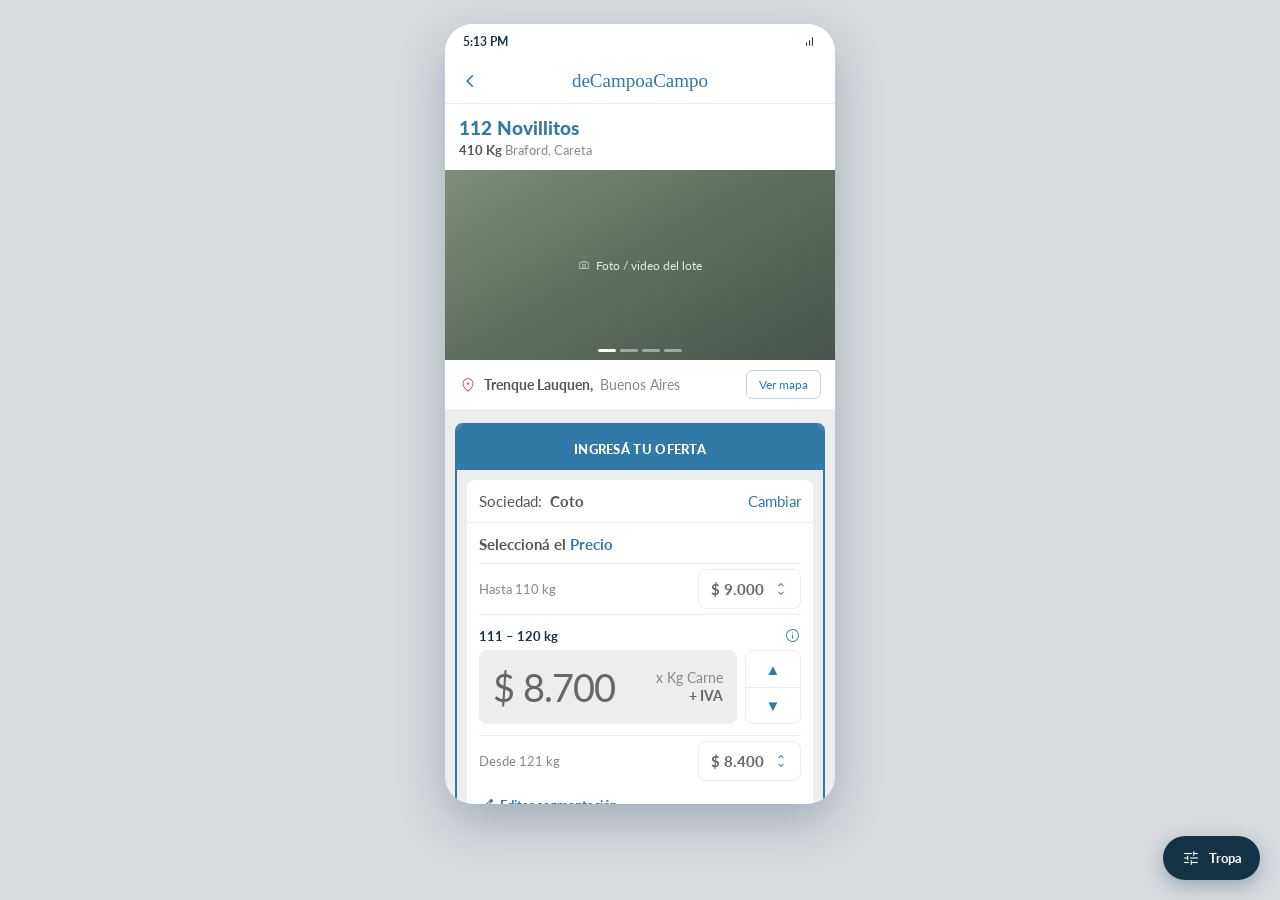
==== commit 8b44bdf3: "Modifico como se ve precio ppal en app" ====
--- a/compradora/segmentacion-ofertas-faena-app.html
+++ b/compradora/segmentacion-ofertas-faena-app.html
@@ -95,6 +95,12 @@
 
 /* Segmentos secundarios */
 .seg-list{margin-top:10px;border-top:1px solid var(--border-tertiary)}
+/* Fila del tramo principal dentro de la escalera: el precio grande ocupa su
+   lugar en la lista en vez de vivir arriba de todo, para que se lea dónde cae
+   el cursor respecto de los otros tramos (paridad con web). */
+.seg-principal{padding:12px 0 11px;border-bottom:1px solid var(--border-tertiary)}
+.seg-principal:last-child{border-bottom:none}
+.seg-principal .range-line .range{font-weight:700;color:var(--ink)}
 .seg-row{display:flex;align-items:center;justify-content:space-between;gap:10px;padding:5px 0;border-bottom:1px solid var(--border-tertiary)}
 .rd .seg-row{padding:9px 12px}
 .seg-row:last-child{border-bottom:none}
@@ -379,9 +385,9 @@
 
           <div class="tabs hidden" id="f-tabs"></div>
 
-          <!-- segmento principal -->
+          <!-- Precio único (sociedad sin historial) -->
           <div id="f-principal"></div>
-          <!-- segmentos secundarios -->
+          <!-- Escalera completa: el precio grande va en la posición del tramo principal -->
           <div class="seg-list" id="f-table"></div>
           <span class="edit-link hidden" id="f-edit" onclick="openEdit()"><span class="ms">edit</span>Editar segmentación</span>
           <div id="f-nota" style="margin-top:10px"></div>
@@ -814,7 +820,7 @@
   if(ST.sinHistorial){
     $('f-tabs').classList.add('hidden');
     $('f-principal').innerHTML = priceControl('Precio único', UNICO, 'stepUnico(PASO)', 'stepUnico(-PASO)', 'openWheel(\'unico\')');
-    $('f-table').innerHTML = '';
+    $('f-table').innerHTML = '';   // sin segmentación no hay escalera
     $('f-edit').classList.remove('hidden');
     $('f-edit').setAttribute('onclick','crearSegmentacion()');
     $('f-nota').innerHTML = `<div class="alert info"><span class="ms">info</span><div><div class="alert-body">
@@ -827,11 +833,13 @@
     ? ST.cols.map((c,i)=>`<div class="tab${i===COL?' active':''}" onclick="setCol(${i})">${c}</div>`).join('') : '';
   $('f-tabs').classList.toggle('hidden', !multi);
 
-  const seg = ST.segmentos[ST.principal];
-  $('f-principal').innerHTML = priceControl(rangeLabel(seg,ST.eje), pv(seg,COL), 'stepAll(COL,PASO)', 'stepAll(COL,-PASO)', 'openWheel(\'principal\')');
-
-  $('f-table').innerHTML = ST.segmentos.map((s,i)=> i===ST.principal ? '' :
-    `<div class="seg-row"><span class="range">${rangeLabel(s,ST.eje)}</span>
+  /* El precio grande se renderiza DENTRO de la escalera, en la posición del
+     tramo principal — igual que en web. Si el cursor cae en el 2º de 3 tramos,
+     el precio grande queda en el medio, con un tramo arriba y otro abajo. */
+  $('f-principal').innerHTML = '';
+  $('f-table').innerHTML = ST.segmentos.map((s,i)=> i === ST.principal
+    ? `<div class="seg-principal">${priceControl(rangeLabel(s,ST.eje), pv(s,COL), 'stepAll(COL,PASO)', 'stepAll(COL,-PASO)', "openWheel('principal')")}</div>`
+    : `<div class="seg-row"><span class="range">${rangeLabel(s,ST.eje)}</span>
       <button class="price-btn" onclick="openWheel('sec',${i})" aria-label="Editar el precio de ${rangeLabel(s,ST.eje)}">
         <span class="pv">${fmt(pv(s,COL))}</span><span class="ms">unfold_more</span></button></div>`).join('');
   $('f-edit').classList.remove('hidden');
